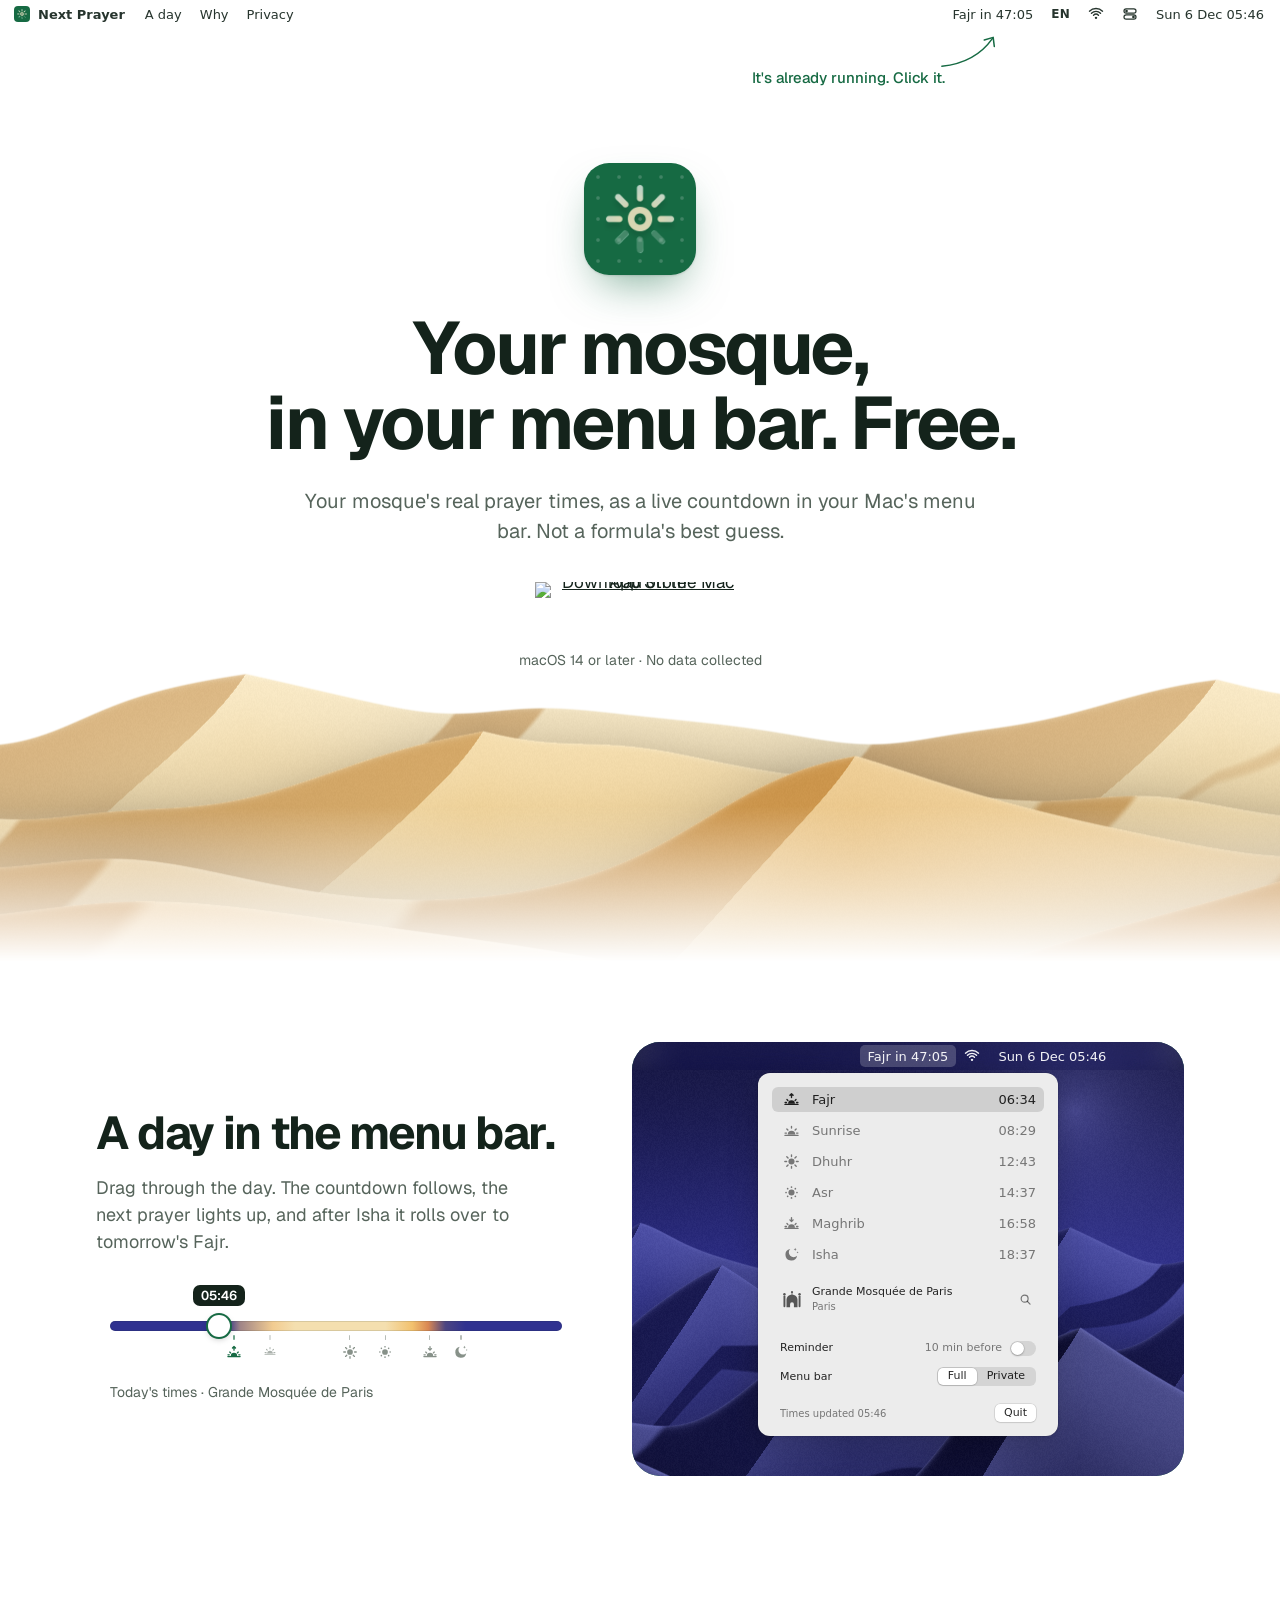
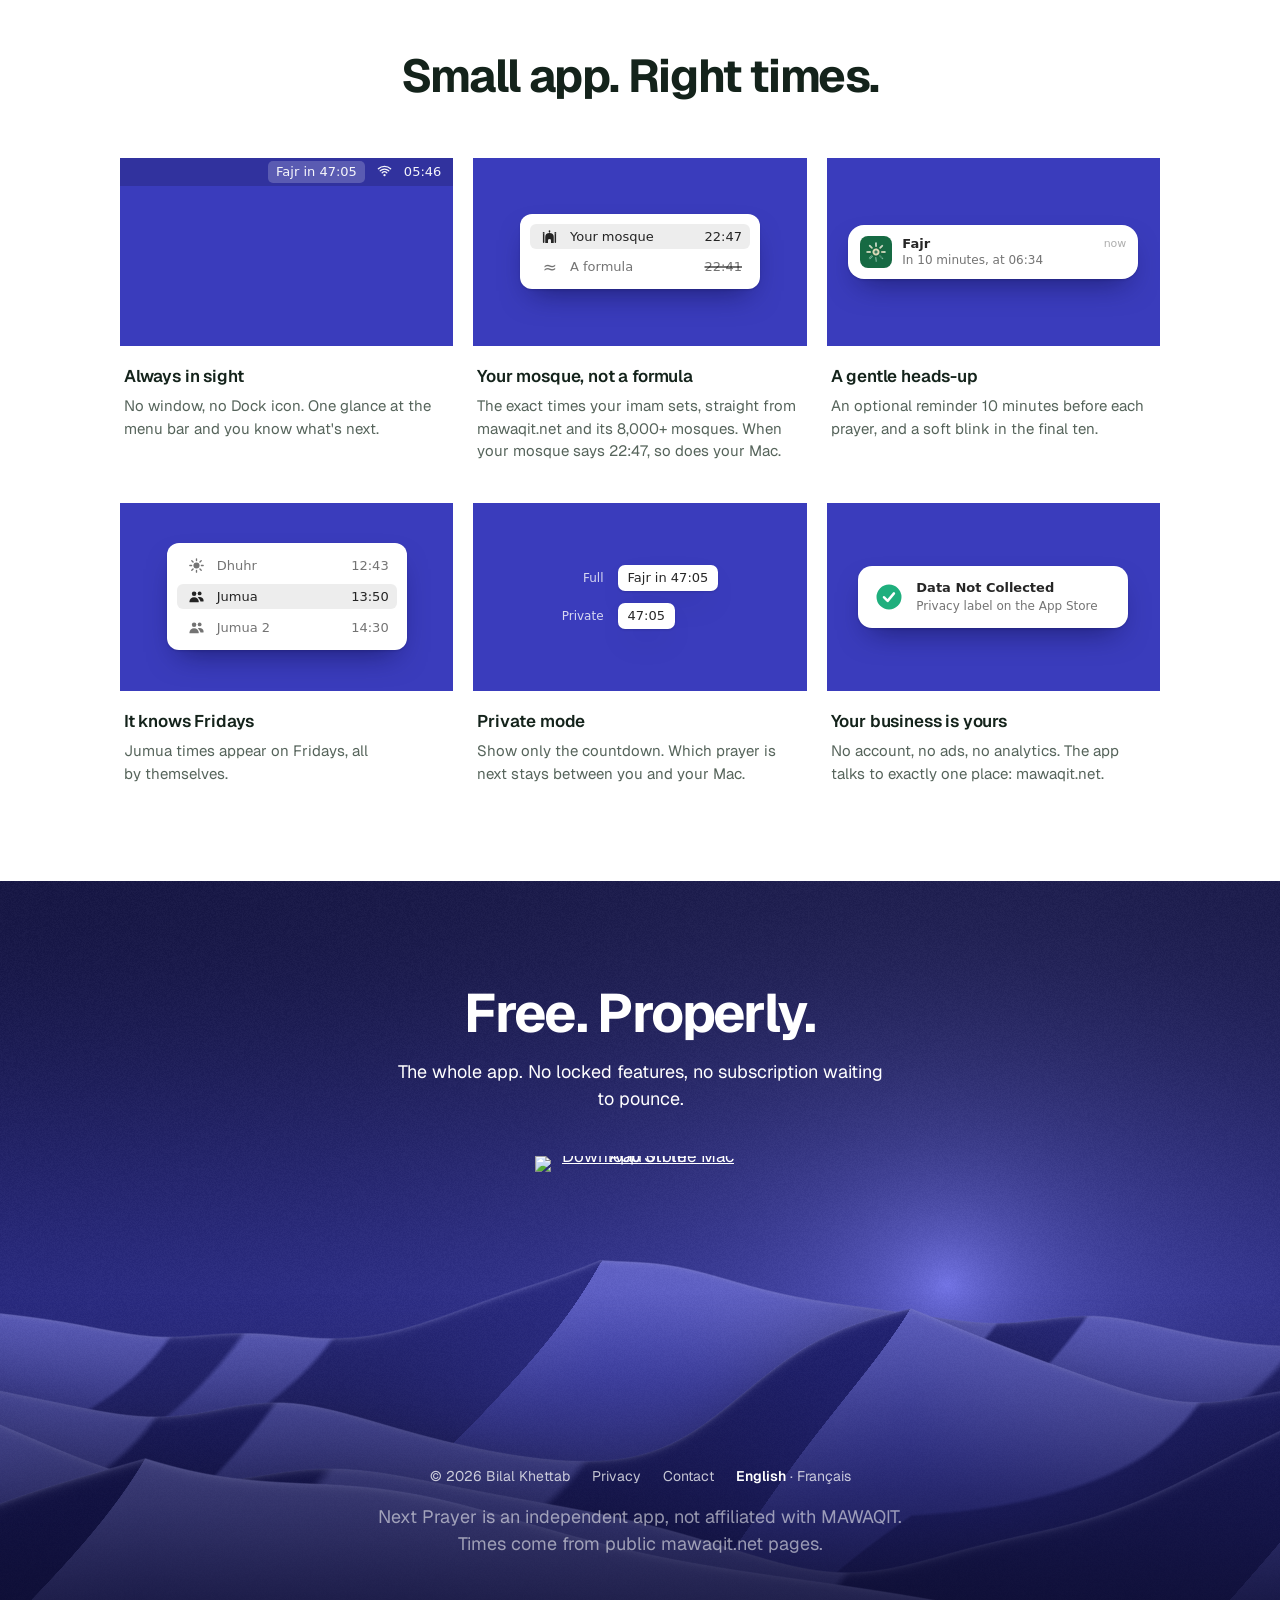
==== index.html @ ece039f1 "Add the Next Prayer landing page A one-page site for the app, served by GitHub Pages from the repo r" ====
<!doctype html>
<html lang="en">
<head>
<meta charset="utf-8">
<meta name="viewport" content="width=device-width, initial-scale=1, viewport-fit=cover">
<title>Next Prayer: your mosque's prayer times in the Mac menu bar</title>
<meta name="description" content="Your mosque's real prayer times, live in the Mac menu bar. A quiet countdown, a gentle reminder, and zero tracking. Free.">
<meta name="theme-color" content="#FFFFFF" media="(prefers-color-scheme: light)">
<meta name="theme-color" content="#0F1813" media="(prefers-color-scheme: dark)">
<meta property="og:title" content="Next Prayer">
<meta property="og:description" content="Your mosque's real prayer times, live in the Mac menu bar.">
<meta property="og:image" content="https://bilalkhettab.github.io/NextPrayer/assets/icon-512.png">
<meta property="og:url" content="https://bilalkhettab.github.io/NextPrayer/">
<meta property="og:type" content="website">
<link rel="icon" type="image/png" sizes="32x32" href="assets/icon-32.png">
<link rel="icon" type="image/png" sizes="64x64" href="assets/icon-64.png">
<link rel="apple-touch-icon" href="assets/icon-256.png">
<link rel="preconnect" href="https://fonts.googleapis.com">
<link rel="preconnect" href="https://fonts.gstatic.com" crossorigin>
<link rel="stylesheet" href="https://fonts.googleapis.com/css2?family=Geist:wght@100..900&display=swap">
<link rel="stylesheet" href="styles.css">
<script>
  // Content marked data-reveal cascades in as it scrolls into view (reveal.js).
  // It starts hidden from the first paint, so nothing flashes, but it is never
  // left hidden: if reveal.js hasn't run within 3s, everything just shows.
  document.documentElement.classList.add('js-reveal');
  setTimeout(() => { if (!window.revealReady) document.documentElement.classList.remove('js-reveal'); }, 3000);
</script>
</head>
<body>

<!-- Glyphs drawn to stand in for the SF Symbols the app uses. -->
<svg width="0" height="0" style="position:absolute" aria-hidden="true">
  <defs>
    <symbol id="i-fajr" viewBox="0 0 24 24">
      <path d="M7.2 18a4.8 4.8 0 0 1 9.6 0z"/>
      <g fill="none" stroke="currentColor" stroke-width="1.9" stroke-linecap="round" stroke-linejoin="round">
        <path d="M2.8 18.9h18.4M12 3.8v5.4M9.7 6.1 12 3.8l2.3 2.3M5.6 12.1l1.3 1.3M18.4 12.1l-1.3 1.3M3 16.2h1.9M19.1 16.2H21"/>
      </g>
    </symbol>
    <symbol id="i-sunrise" viewBox="0 0 24 24">
      <path d="M6.8 17.6a5.2 5.2 0 0 1 10.4 0z"/>
      <g fill="none" stroke="currentColor" stroke-width="1.9" stroke-linecap="round">
        <path d="M2.8 18.9h18.4M12 6.3v2.3M5.4 9.9l1.5 1.5M18.6 9.9l-1.5 1.5M2.9 15.6h2M19.1 15.6h2"/>
      </g>
    </symbol>
    <symbol id="i-dhuhr" viewBox="0 0 24 24">
      <circle cx="12" cy="12" r="4.3"/>
      <g fill="none" stroke="currentColor" stroke-width="1.9" stroke-linecap="round">
        <path d="M12 2.6v2.5M12 18.9v2.5M2.6 12h2.5M18.9 12h2.5M5.35 5.35l1.8 1.8M16.85 16.85l1.8 1.8M5.35 18.65l1.8-1.8M16.85 7.15l1.8-1.8"/>
      </g>
    </symbol>
    <symbol id="i-asr" viewBox="0 0 24 24">
      <circle cx="12" cy="12" r="4.3"/>
      <circle cx="12" cy="4.3" r="1.2"/><circle cx="12" cy="19.7" r="1.2"/>
      <circle cx="4.3" cy="12" r="1.2"/><circle cx="19.7" cy="12" r="1.2"/>
      <circle cx="6.55" cy="6.55" r="1.2"/><circle cx="17.45" cy="17.45" r="1.2"/>
      <circle cx="6.55" cy="17.45" r="1.2"/><circle cx="17.45" cy="6.55" r="1.2"/>
    </symbol>
    <symbol id="i-maghrib" viewBox="0 0 24 24">
      <path d="M7.2 18a4.8 4.8 0 0 1 9.6 0z"/>
      <g fill="none" stroke="currentColor" stroke-width="1.9" stroke-linecap="round" stroke-linejoin="round">
        <path d="M2.8 18.9h18.4M12 3.8v5.4M9.7 6.9 12 9.2l2.3-2.3M5.6 12.1l1.3 1.3M18.4 12.1l-1.3 1.3M3 16.2h1.9M19.1 16.2H21"/>
      </g>
    </symbol>
    <symbol id="i-isha" viewBox="0 0 24 24">
      <path d="M10.2 4.1a8.3 8.3 0 1 0 9.7 9.7 6.6 6.6 0 0 1-9.7-9.7z"/>
      <path d="M17.2 2.6l.62 1.58 1.58.62-1.58.62-.62 1.58-.62-1.58L15 4.8l1.58-.62zM20.6 7.6l.4 1 1 .4-1 .4-.4 1-.4-1-1-.4 1-.4z"/>
    </symbol>
    <symbol id="i-jumua" viewBox="0 0 24 24">
      <circle cx="16.4" cy="7.6" r="2.7"/>
      <path d="M13.9 13.3c.8-.3 1.6-.5 2.5-.5 3.1 0 5.6 2 5.6 5v.4c0 .5-.4.9-.9.9h-3.5c-.4-2.2-1.7-4.2-3.7-5.8z"/>
      <circle cx="8.6" cy="8.1" r="3.2"/>
      <path d="M2 19.2c0-3.8 3-6.3 6.6-6.3s6.6 2.5 6.6 6.3v.1c0 .5-.4.9-.9.9H2.9c-.5 0-.9-.4-.9-.9z"/>
    </symbol>
    <symbol id="i-mosque" viewBox="0 0 24 24">
      <rect x="2.7" y="8.2" width="2.1" height="12.8" rx="1.05"/>
      <circle cx="3.75" cy="6.9" r="1.35"/>
      <rect x="19.2" y="8.2" width="2.1" height="12.8" rx="1.05"/>
      <circle cx="20.25" cy="6.9" r="1.35"/>
      <rect x="11.6" y="5.5" width="0.8" height="1.9"/>
      <circle cx="12" cy="4.5" r="1.2"/>
      <path d="M6 12.6 A6 5.6 0 0 1 18 12.6 L18 21 L14.1 21 L14.1 17.6 A2.1 2.1 0 0 0 9.9 17.6 L9.9 21 L6 21 Z"/>
    </symbol>
    <symbol id="i-search" viewBox="0 0 24 24">
      <g fill="none" stroke="currentColor" stroke-width="2.2" stroke-linecap="round">
        <circle cx="10.4" cy="10.4" r="6.4"/><path d="M15.2 15.2l5.2 5.2"/>
      </g>
    </symbol>
    <symbol id="i-close" viewBox="0 0 24 24">
      <path d="M6 6l12 12M18 6 6 18" fill="none" stroke="currentColor" stroke-width="2.4" stroke-linecap="round"/>
    </symbol>
    <symbol id="i-clear" viewBox="0 0 24 24">
      <path fill-rule="evenodd" d="M12 2a10 10 0 1 1 0 20 10 10 0 0 1 0-20zm-3.3 5.3a1 1 0 0 0-1.4 1.4L10.6 12l-3.3 3.3a1 1 0 1 0 1.4 1.4l3.3-3.3 3.3 3.3a1 1 0 0 0 1.4-1.4L13.4 12l3.3-3.3a1 1 0 0 0-1.4-1.4L12 10.6z"/>
    </symbol>
    <symbol id="i-wifi" viewBox="0 0 24 24">
      <path d="M12 19.6a1.8 1.8 0 1 1 0-3.6 1.8 1.8 0 0 1 0 3.6z"/>
      <g fill="none" stroke="currentColor" stroke-width="2.1" stroke-linecap="round">
        <path d="M8.3 13.9a5.4 5.4 0 0 1 7.4 0M5.2 10.8a9.8 9.8 0 0 1 13.6 0M2.2 7.7a14 14 0 0 1 19.6 0"/>
      </g>
    </symbol>
    <symbol id="i-controls" viewBox="0 0 24 24">
      <g fill="none" stroke="currentColor" stroke-width="1.8">
        <rect x="3" y="4.4" width="18" height="6.4" rx="3.2"/><rect x="3" y="13.2" width="18" height="6.4" rx="3.2"/>
      </g>
      <circle cx="6.8" cy="7.6" r="2"/><circle cx="17.2" cy="16.4" r="2"/>
    </symbol>
    <symbol id="i-check" viewBox="0 0 24 24">
      <path fill-rule="evenodd" d="M12 2a10 10 0 1 1 0 20 10 10 0 0 1 0-20zm4.6 6.3a1 1 0 0 0-1.4.1l-4.4 5.2-2-2a1 1 0 1 0-1.4 1.4l2.8 2.8a1 1 0 0 0 1.5-.1l5-6a1 1 0 0 0-.1-1.4z"/>
    </symbol>
    <symbol id="i-arrow" viewBox="0 0 100 60">
      <path d="M4 54C24 52 60 44 84 10" fill="none" stroke="currentColor" stroke-width="2.4" stroke-linecap="round"/>
      <path d="M71 12.5 85 8.5l1.8 14.4" fill="none" stroke="currentColor" stroke-width="2.4" stroke-linecap="round" stroke-linejoin="round"/>
    </symbol>
  </defs>
</svg>

<!-- The page's top bar is a macOS menu bar, with the app live in it. -->
<header class="menubar">
  <nav class="menubar__left" aria-label="Site">
    <a class="mb-app" href="#top"><img src="assets/icon-32.png" alt="" width="16" height="16">Next Prayer</a>
    <a class="mb-menu" href="#day" data-i18n="nav.day">A day</a>
    <a class="mb-menu" href="#why" data-i18n="nav.why">Why</a>
    <a class="mb-menu" href="privacy-policy.html" data-i18n="nav.privacy">Privacy</a>
  </nav>
  <div class="menubar__right">
    <button class="mb-item np-item" id="np-item" type="button" aria-expanded="false" aria-controls="np-drop" aria-haspopup="dialog">
      <span class="np-title">&nbsp;</span>
    </button>
    <!-- The panel that drops from the item. Right after it so Tab goes item → panel. Filled by app.js. -->
    <div class="panel panel--drop" id="np-drop" role="dialog" aria-label="Next Prayer" hidden></div>
    <button class="mb-item mb-lang" id="mb-lang" type="button">EN</button>
    <span class="mb-item mb-glyph" aria-hidden="true"><svg><use href="#i-wifi"/></svg></span>
    <span class="mb-item mb-glyph" aria-hidden="true"><svg><use href="#i-controls"/></svg></span>
    <span class="mb-item mb-clock" aria-hidden="true"><span class="clock-long"></span><span class="clock-short"></span></span>
  </div>
</header>

<main>
  <section class="hero" id="top">
    <canvas class="dunes dunes--hero" aria-hidden="true"></canvas>
    <p class="hint" aria-hidden="true">
      <svg class="hint__arrow"><use href="#i-arrow"/></svg>
      <span data-i18n="hero.hint">It's already running. Click it.</span>
    </p>
    <img class="hero__icon" data-reveal src="assets/icon-256.png" alt="" width="112" height="112">
    <h1 class="hero__title">
      <span data-reveal data-i18n="hero.title1">Your mosque,</span>
      <span data-reveal data-i18n="hero.title2">in your menu bar. Free.</span>
    </h1>
    <p class="hero__lead" data-reveal data-i18n="hero.lead">Your mosque's real prayer times, as a live countdown in your Mac's menu bar. Not a formula's best guess.</p>
    <div class="cta" data-reveal>
      <!-- Apple's official badge, from Apple's marketing tools; app.js swaps
           the language, the <source> the colour for dark mode. -->
      <a class="store-badge" href="https://apps.apple.com/app/next-prayer-your-mosque/id6791569611">
        <picture>
          <source class="js-badge" media="(prefers-color-scheme: dark)" srcset="https://toolbox.marketingtools.apple.com/api/v2/badges/download-on-the-mac-app-store/white/en-us">
          <img class="js-badge" src="https://toolbox.marketingtools.apple.com/api/v2/badges/download-on-the-mac-app-store/black/en-us" alt="Download on the Mac App Store" width="211" height="54">
        </picture>
      </a>
      <p class="cta__meta" data-i18n="store.meta">macOS 14 or later · No data collected</p>
    </div>
  </section>

  <section class="day" id="day" aria-labelledby="day-title">
    <div class="section-head">
      <h2 id="day-title" data-reveal data-i18n="day.title">A day in the menu bar.</h2>
      <p data-reveal data-i18n="day.lead">Drag through the day. The countdown follows, the next prayer lights up, and after Isha it rolls over to tomorrow's Fajr.</p>
    </div>

    <div class="stage" data-reveal>
      <canvas class="dunes dunes--stage" aria-hidden="true"></canvas>
      <div class="stage__inner">
        <div class="stage__bar" aria-hidden="true">
          <span></span>
          <span class="mb-item np-item is-open"><span class="np-title">&nbsp;</span></span>
          <span class="stage__bar-end">
            <span class="mb-item mb-glyph"><svg><use href="#i-wifi"/></svg></span>
            <span class="mb-item mb-clock"><span class="clock-long"></span><span class="clock-short"></span></span>
          </span>
        </div>
        <div class="panel panel--stage" id="np-stage" role="group" aria-label="Next Prayer"></div>
      </div>
    </div>

    <div class="scrub" data-reveal>
      <div class="scrub__rail">
        <div class="scrub__track"></div>
        <div class="scrub__ticks" aria-hidden="true"></div>
        <div class="scrub__now" aria-hidden="true"></div>
        <input class="scrub__input" type="range" min="0" max="1439" step="1" value="0" aria-label="Time of day">
        <div class="scrub__thumb" aria-hidden="true"><span class="scrub__time">00:00</span></div>
      </div>
      <div class="scrub__foot">
        <p class="scrub__note"></p>
        <button class="scrub__reset" type="button" data-i18n="day.reset" hidden>Back to now</button>
      </div>
    </div>
  </section>

  <section class="why" id="why" aria-labelledby="why-title">
    <div class="section-head">
      <h2 id="why-title" data-reveal data-i18n="why.title">Small app. Right times.</h2>
    </div>
    <!-- Each card shows the feature itself, drawn like the app and live where
         it can be, rather than an icon standing in for it. -->
    <ul class="bento">
      <li class="card" data-reveal>
        <div class="card__visual card__visual--desk" aria-hidden="true">
          <div class="mini-bar">
            <span class="mini-bar__item js-title-full">&nbsp;</span>
            <svg class="mini-bar__glyph"><use href="#i-wifi"/></svg>
            <span class="js-clock">&nbsp;</span>
          </div>
        </div>
        <div class="card__body">
          <h3 data-i18n="f2.t">Always in sight</h3>
          <p data-i18n="f2.d">No window, no Dock icon. One glance at the menu bar and you know what's next.</p>
        </div>
      </li>
      <li class="card" data-reveal>
        <div class="card__visual" aria-hidden="true">
          <div class="mini-panel">
            <div class="p-row is-next">
              <span class="p-ic"><svg><use href="#i-mosque"/></svg></span>
              <span class="p-name" data-i18n="b.yours">Your mosque</span>
              <span class="p-time">22:47</span>
            </div>
            <div class="p-row">
              <span class="p-ic p-ic--text">≈</span>
              <span class="p-name" data-i18n="b.formula">A formula</span>
              <span class="p-time"><s>22:41</s></span>
            </div>
          </div>
        </div>
        <div class="card__body">
          <h3 data-i18n="f1.t">Your mosque, not a formula</h3>
          <p data-i18n="f1.d">The exact times your imam sets, straight from mawaqit.net and its 8,000+ mosques. When your mosque says 22:47, so does your Mac.</p>
        </div>
      </li>
      <li class="card" data-reveal>
        <div class="card__visual" aria-hidden="true">
          <div class="mini-notif">
            <img src="assets/icon-64.png" alt="" width="32" height="32">
            <span class="mini-notif__text">
              <strong class="js-notif-title">&nbsp;</strong>
              <span class="js-notif-body">&nbsp;</span>
            </span>
            <span class="mini-notif__when" data-i18n="b.now">now</span>
          </div>
        </div>
        <div class="card__body">
          <h3 data-i18n="f3.t">A gentle heads-up</h3>
          <p data-i18n="f3.d">An optional reminder 10 minutes before each prayer, and a soft blink in the final ten.</p>
        </div>
      </li>
      <li class="card" data-reveal>
        <div class="card__visual" aria-hidden="true">
          <div class="mini-panel js-friday"></div>
        </div>
        <div class="card__body">
          <h3 data-i18n="f4.t">It knows Fridays</h3>
          <p data-i18n="f4.d">Jumua times appear on Fridays, all by themselves.</p>
        </div>
      </li>
      <li class="card" data-reveal>
        <div class="card__visual" aria-hidden="true">
          <div class="mini-modes">
            <span class="mini-modes__label" data-i18n="p.full">Full</span>
            <span class="mini-modes__item js-title-full">&nbsp;</span>
            <span class="mini-modes__label" data-i18n="p.private">Private</span>
            <span class="mini-modes__item is-on js-title-private">&nbsp;</span>
          </div>
        </div>
        <div class="card__body">
          <h3 data-i18n="f5.t">Private mode</h3>
          <p data-i18n="f5.d">Show only the countdown. Which prayer is next stays between you and your Mac.</p>
        </div>
      </li>
      <li class="card" data-reveal>
        <div class="card__visual" aria-hidden="true">
          <div class="mini-label">
            <svg class="mini-label__icon"><use href="#i-check"/></svg>
            <span class="mini-label__text">
              <strong data-i18n="b.dnc">Data Not Collected</strong>
              <span data-i18n="b.label">Privacy label on the App Store</span>
            </span>
          </div>
        </div>
        <div class="card__body">
          <h3 data-i18n="f6.t">Your business is yours</h3>
          <p data-i18n="f6.d">No account, no ads, no analytics. The app talks to exactly one place: mawaqit.net.</p>
        </div>
      </li>
    </ul>
  </section>

</main>

<!-- The page ends on one green block: the last call to download, then the
     small print below it over the same dunes, set apart by space alone. -->
<footer class="closer">
  <canvas class="dunes dunes--closer" aria-hidden="true"></canvas>
  <h2 data-reveal data-i18n="closer.title">Free. Properly.</h2>
  <p data-reveal data-i18n="closer.lead">The whole app. No locked features, no subscription waiting to pounce.</p>
  <!-- The black badge in both appearances: the closer stays green either way. -->
  <a class="store-badge" data-reveal href="https://apps.apple.com/app/next-prayer-your-mosque/id6791569611">
    <img class="js-badge" src="https://toolbox.marketingtools.apple.com/api/v2/badges/download-on-the-mac-app-store/black/en-us" alt="Download on the Mac App Store" width="211" height="54">
  </a>
  <div class="footer">
    <div class="footer__row" data-reveal>
      <span>© 2026 Bilal Khettab</span>
      <a href="privacy-policy.html" data-i18n="nav.privacy">Privacy</a>
      <a href="mailto:bilal.khettab@gmail.com" data-i18n="footer.contact">Contact</a>
      <span class="footer__lang">
        <button type="button" data-lang="en">English</button> · <button type="button" data-lang="fr">Français</button>
      </span>
    </div>
    <p class="footer__fine" data-reveal data-i18n="footer.fine">Next Prayer is an independent app, not affiliated with MAWAQIT. Times come from public mawaqit.net pages.</p>
  </div>
</footer>

<script src="reveal.js"></script>
<script src="mosques.js"></script>
<script src="dunes.js"></script>
<script src="app.js"></script>
</body>
</html>
---- styles.css ----
/* Next Prayer site.
   Two palettes live here: the page's own (the icon's green and cream), and the
   macOS panel's, which copies the system colours the app draws with so the
   preview looks like the real thing in both appearances. */

:root {
  color-scheme: light dark;

  --paper: #FFFFFF;
  --paper-2: #F3F3F1;
  --ink: #14231B;
  --muted: #56645B;
  --faint: #879189;
  --line: rgba(20, 35, 27, .12);
  --green: #166A43;
  --cream: #D9D7B4;
  --field: #166A43;            /* the stage and closer backdrop: the icon's green */
  --scrub-night: #1D4A34;
  --scrub-day: #E4DFBF;

  --mb-h: 28px;
  --mb-bg: rgba(255, 255, 255, .72);
  --mb-ink: rgba(20, 35, 27, .92);
  --mb-hi: rgba(20, 35, 27, .12);

  /* macOS panel, light appearance */
  --p-bg: #ECECEC;
  --p-1: rgba(0, 0, 0, .85);
  --p-2: rgba(0, 0, 0, .5);
  --p-3: rgba(0, 0, 0, .26);
  --p-wash: rgba(0, 0, 0, .12);
  --p-hover: rgba(0, 0, 0, .08);
  --p-field: rgba(0, 0, 0, .06);
  --p-border: rgba(0, 0, 0, .09);
  --p-section: rgba(255, 255, 255, .55);
  --p-track: rgba(0, 0, 0, .1);
  --p-btn: #FFFFFF;
  --p-btn-edge: 0 0 0 .5px rgba(0, 0, 0, .14), 0 .5px 1.5px rgba(0, 0, 0, .15);
  --p-shadow: 0 0 0 .5px rgba(0, 0, 0, .16), 0 12px 32px rgba(0, 0, 0, .18), 0 2px 6px rgba(0, 0, 0, .08);
  --accent: #0A7AFF;

  /* The page speaks Geist; the macOS chrome (menu bar, panel) keeps the
     system font, so the preview looks like the real thing. */
  --system: -apple-system, BlinkMacSystemFont, "SF Pro Text", "Segoe UI", system-ui, Roboto, "Helvetica Neue", Arial, sans-serif;
  --sans: "Geist", var(--system);
}

@media (prefers-color-scheme: dark) {
  :root {
    --paper: #0F1813;
    --paper-2: #16221B;
    --ink: #ECEAD8;
    --muted: #A6B0A8;
    --faint: #717D75;
    --line: rgba(236, 234, 216, .12);
    --green: #5BBE8D;
    --field: #115636;
    --scrub-night: #0A2619;
    --scrub-day: #B9B795;

    --mb-bg: rgba(15, 24, 19, .62);
    --mb-ink: rgba(255, 255, 255, .92);
    --mb-hi: rgba(255, 255, 255, .16);

    --p-bg: #323232;
    --p-1: rgba(255, 255, 255, .85);
    --p-2: rgba(255, 255, 255, .55);
    --p-3: rgba(255, 255, 255, .25);
    --p-wash: rgba(255, 255, 255, .08);
    --p-hover: rgba(255, 255, 255, .06);
    --p-field: rgba(255, 255, 255, .08);
    --p-border: rgba(255, 255, 255, .09);
    --p-section: rgba(255, 255, 255, .04);
    --p-track: rgba(255, 255, 255, .16);
    --p-btn: rgba(255, 255, 255, .2);
    --p-btn-edge: 0 0 0 .5px rgba(0, 0, 0, .3), inset 0 .5px 0 rgba(255, 255, 255, .12);
    --p-shadow: 0 0 0 .5px rgba(0, 0, 0, .7), inset 0 0 0 .5px rgba(255, 255, 255, .12), 0 14px 36px rgba(0, 0, 0, .5);
  }
}

/* ---------- Base ---------- */

*, *::before, *::after { box-sizing: border-box; }

html {
  -webkit-text-size-adjust: 100%;
  scroll-padding-top: calc(var(--mb-h) + 24px);
}
@media (prefers-reduced-motion: no-preference) {
  html { scroll-behavior: smooth; }
}

body {
  margin: 0;
  background: var(--paper);
  color: var(--ink);
  font-family: var(--sans);
  font-size: 17px;
  line-height: 1.5;
  -webkit-font-smoothing: antialiased;
  overflow-x: hidden;
}

img, svg { display: block; }
svg { fill: currentColor; }
a { color: inherit; }
button { font: inherit; color: inherit; }

:focus-visible { outline: 2px solid var(--green); outline-offset: 2px; }

/* ---------- Menu bar ---------- */

.menubar {
  position: fixed;
  inset: 0 0 auto 0;
  z-index: 50;
  height: var(--mb-h);
  display: flex;
  align-items: center;
  justify-content: space-between;
  gap: 8px;
  padding: 0 8px;
  background: var(--mb-bg);
  -webkit-backdrop-filter: saturate(180%) blur(20px);
  backdrop-filter: saturate(180%) blur(20px);
  color: var(--mb-ink);
  font-family: var(--system);
  font-size: 13px;
  line-height: 1;
}

.menubar__left,
.menubar__right {
  display: flex;
  align-items: center;
  gap: 2px;
  height: 100%;
  min-width: 0;
}

.mb-app {
  display: flex;
  align-items: center;
  gap: 8px;
  padding: 0 10px 0 6px;
  font-weight: 700;
  text-decoration: none;
  white-space: nowrap;
}
.mb-app img { width: 16px; height: 16px; border-radius: 4px; }

.mb-menu,
.mb-item {
  display: inline-flex;
  align-items: center;
  height: 22px;
  padding: 0 8px;
  border: 0;
  border-radius: 5px;
  background: none;
  text-decoration: none;
  white-space: nowrap;
}
.mb-menu:hover,
button.mb-item:hover { background: var(--mb-hi); }
button.mb-item { cursor: pointer; }

.np-item { font-variant-numeric: tabular-nums; }
.np-item.is-open,
.np-item[aria-expanded="true"] { background: var(--mb-hi); }
/* The blink: hidden, not removed, so the item keeps its width. */
.np-title.is-blank { visibility: hidden; }

.mb-lang { font-size: 12px; font-weight: 600; letter-spacing: .02em; }
.mb-glyph svg { width: 16px; height: 16px; }
.mb-clock { font-variant-numeric: tabular-nums; }
.clock-short { display: none; }

@media (max-width: 720px) {
  .mb-menu, .menubar .mb-glyph { display: none; }
  .menubar .clock-long { display: none; }
  .menubar .clock-short { display: inline; }
}

/* ---------- The panel (shared by the dropdown and the stage) ---------- */

.panel {
  width: 300px;
  padding: 14px;
  display: flex;
  flex-direction: column;
  gap: 18px;
  border-radius: 12px;
  background: var(--p-bg);
  box-shadow: var(--p-shadow);
  color: var(--p-1);
  font-family: var(--system);
  font-size: 13px;
  line-height: 16px;
  text-align: left;
  -webkit-user-select: none;
  user-select: none;
  cursor: default;
}
.panel[hidden] { display: none; }

.panel--drop {
  position: fixed;
  top: calc(var(--mb-h) + 3px);
  left: 8px;
  z-index: 60;
}
.panel--drop.is-entering { animation: panel-in .14s ease-out; }
@keyframes panel-in { from { opacity: 0; transform: translateY(-4px); } }

.panel button { cursor: pointer; }

/* Prayer rows */
.p-list { display: flex; flex-direction: column; gap: 6px; }

.p-row {
  display: flex;
  align-items: center;
  gap: 8px;
  padding: 4px 8px;
  border-radius: 6px;
  color: var(--p-2);
}
.p-row.is-next {
  color: var(--p-1);
  font-weight: 500;
  background: var(--p-wash);
}
.p-ic { flex: none; width: 24px; display: flex; justify-content: center; }
.p-ic svg { width: 17px; height: 17px; }
.p-name { flex: 1; }
.p-time { font-variant-numeric: tabular-nums; }

/* Loading placeholder: same rows, redacted, so the height doesn't jump. */
.p-list.is-skeleton { animation: skeleton-pulse .8s ease-in-out infinite alternate; }
.p-list.is-skeleton .p-name,
.p-list.is-skeleton .p-time {
  flex: none;
  color: transparent;
  background: var(--p-3);
  border-radius: 4px;
  opacity: .5;
}
.p-list.is-skeleton .p-name { margin-right: auto; }
.p-list.is-skeleton .p-ic svg { opacity: .35; }
@keyframes skeleton-pulse { from { opacity: .55; } to { opacity: 1; } }

/* Mosque row + search */
.p-picker { display: flex; flex-direction: column; }

.p-mosque {
  display: flex;
  align-items: center;
  gap: 8px;
  padding: 0 8px;
}
.p-mosque__glyph { flex: none; width: 24px; display: flex; justify-content: center; opacity: .75; }
.p-mosque__glyph svg { width: 22px; height: 22px; }
.p-mosque__text { flex: 1; min-width: 0; display: flex; flex-direction: column; gap: 1px; }
.p-mosque__name {
  font-size: 11px;
  line-height: 14px;
  white-space: nowrap;
  overflow: hidden;
  text-overflow: ellipsis;
  text-align: left;
}
.p-mosque__city { font-size: 10px; line-height: 13px; color: var(--p-2); }

.p-glyphbtn {
  flex: none;
  display: grid;
  place-items: center;
  width: 20px;
  height: 20px;
  padding: 0;
  border: 0;
  border-radius: 50%;
  background: transparent;
  color: var(--p-2);
  transition: background .12s ease-out, color .12s ease-out;
}
.p-glyphbtn:hover { background: var(--p-hover); color: var(--p-1); }
.p-glyphbtn svg { width: 13px; height: 13px; }

/* Collapses to zero height, like the app, so the panel resizes smoothly. */
.p-search {
  display: grid;
  grid-template-rows: 0fr;
  opacity: 0;
  visibility: hidden;
  transition: grid-template-rows .18s ease-in-out, opacity .18s ease-in-out, visibility 0s linear .18s;
}
.p-search.is-open {
  grid-template-rows: 1fr;
  opacity: 1;
  visibility: visible;
  transition: grid-template-rows .18s ease-in-out, opacity .18s ease-in-out, visibility 0s;
}
.panel.no-anim .p-search { transition: none; }
.p-search__inner {
  min-height: 0;
  overflow: hidden;
  display: flex;
  flex-direction: column;
  gap: 8px;
  padding-top: 8px;
}

.p-field {
  display: flex;
  align-items: center;
  gap: 6px;
  padding: 8px;
  border-radius: 8px;
  background: var(--p-field);
  cursor: text;
}
.p-field > svg { flex: none; width: 13px; height: 13px; color: var(--p-2); }
.p-field input {
  flex: 1;
  min-width: 0;
  padding: 0;
  border: 0;
  outline: 0;
  background: transparent;
  color: var(--p-1);
  font: inherit;
  -webkit-user-select: text;
  user-select: text;
}
.p-field input::placeholder { color: var(--p-3); }
.p-clear {
  flex: none;
  display: grid;
  place-items: center;
  width: 16px;
  height: 16px;
  padding: 0;
  border: 0;
  background: none;
  color: var(--p-3);
}
.p-clear:hover { color: var(--p-2); }
.p-clear[hidden] { display: none; }
.p-clear svg { width: 13px; height: 13px; }

.p-sec-head {
  display: flex;
  justify-content: space-between;
  padding: 0 8px 4px;
  font-size: 10px;
  line-height: 13px;
  font-weight: 600;
  color: var(--p-2);
}
.p-sec-count { font-weight: 400; color: var(--p-3); font-variant-numeric: tabular-nums; }
.p-sec-box {
  max-height: 260px;
  overflow: auto;
  padding: 3px 0;
  border: 1px solid var(--p-border);
  border-radius: 8px;
  background: var(--p-section);
}
.p-result {
  display: flex;
  flex-direction: column;
  gap: 1px;
  width: calc(100% - 6px);
  margin: 0 3px;
  padding: 5px 5px;
  border: 0;
  border-radius: 5px;
  background: transparent;
  text-align: left;
  transition: background .12s ease-out;
}
.p-result:hover,
.p-result:focus-visible { background: var(--p-hover); outline: 0; }
.p-result__name { font-size: 11px; line-height: 14px; color: var(--p-1); }
.p-result__city { font-size: 10px; line-height: 13px; color: var(--p-2); }
.p-empty { margin: 0; padding: 0 8px; font-size: 10px; line-height: 13px; color: var(--p-2); }
.p-caption { margin: 0; font-size: 10px; line-height: 13px; color: var(--p-3); }

/* Settings */
.p-settings {
  display: flex;
  flex-direction: column;
  gap: 10px;
  padding: 0 8px;
  font-size: 11px;
  line-height: 14px;
}
.p-set { display: flex; align-items: center; gap: 8px; min-height: 18px; }
.p-set__label { flex: 1; }
.p-set__value { color: var(--p-2); }

.p-switch {
  position: relative;
  flex: none;
  width: 26px;
  height: 15px;
  padding: 0;
  border: 0;
  border-radius: 8px;
  background: var(--p-track);
  transition: background .15s ease-out;
}
.p-switch::after {
  content: "";
  position: absolute;
  top: 1px;
  left: 1px;
  width: 13px;
  height: 13px;
  border-radius: 50%;
  background: #FFFFFF;
  box-shadow: 0 0 0 .5px rgba(0, 0, 0, .12), 0 1px 2px rgba(0, 0, 0, .22);
  transition: transform .15s ease-out;
}
.p-switch[aria-checked="true"] {
  background: var(--accent);
  background: AccentColor; /* the visitor's own accent, where the browser knows it */
}
.p-switch[aria-checked="true"]::after { transform: translateX(11px); }

.p-seg {
  display: inline-flex;
  padding: 1px;
  border-radius: 6px;
  background: var(--p-track);
}
.p-seg button {
  padding: 1px 10px 2px;
  border: 0;
  border-radius: 5px;
  background: transparent;
  color: var(--p-1);
  font-size: 11px;
  line-height: 14px;
}
.p-seg button[aria-checked="true"] {
  background: var(--p-btn);
  box-shadow: var(--p-btn-edge);
}

/* Footer */
.p-foot { display: flex; align-items: center; gap: 8px; padding: 0 8px; }
.p-updated {
  flex: 1;
  min-width: 0;
  font-size: 10px;
  line-height: 13px;
  color: var(--p-2);
  white-space: nowrap;
  overflow: hidden;
  text-overflow: ellipsis;
}
.p-btn {
  padding: 2px 9px;
  border: 0;
  border-radius: 5px;
  background: var(--p-btn);
  box-shadow: var(--p-btn-edge);
  color: var(--p-1);
  font-size: 11px;
  line-height: 14px;
  transition: filter .12s ease-out;
}
.p-btn:hover { filter: brightness(.96); }
@media (prefers-color-scheme: dark) {
  .p-btn:hover { filter: brightness(1.15); }
}

/* ---------- Hero ---------- */

main { padding-top: var(--mb-h); }

/* Full width, so the dunes span the window and the hint inside measures from
   the page's own edges, which is what app.js computes its offset against. */
.hero {
  position: relative;
  isolation: isolate;
  display: flex;
  flex-direction: column;
  align-items: center;
  padding: clamp(96px, 15vh, 150px) 16px clamp(210px, 24vw, 330px);
  text-align: center;
}
.hero > :not(.dunes):not(.hint) { position: relative; z-index: 1; }

/* ---------- Dunes (drawn by dunes.js) ---------- */

.dunes {
  position: absolute;
  z-index: 0;
  display: block;
  pointer-events: none;
  opacity: 0;
  transition: opacity .6s ease-out;
}
.dunes.is-drawn { opacity: 1; }
.dunes[hidden] { display: none; }
.dunes--hero {
  left: 0;
  bottom: 0;
  width: 100%;
  height: clamp(280px, 32vw, 460px);
  /* The dunes rise out of the page and settle back into it: no edge at the
     top where the sky meets the page, none at the bottom where the canvas ends. */
  -webkit-mask-image: linear-gradient(to bottom, transparent, #000 28%, #000 58%, transparent 96%);
  mask-image: linear-gradient(to bottom, transparent, #000 28%, #000 58%, transparent 96%);
}
.dunes--hero.is-top-down {
  /* Sand fills the whole canvas seen from above, so keep it below the button. */
  height: clamp(190px, 21vw, 290px);
}
.dunes--stage,
.dunes--closer { inset: 0; width: 100%; height: 100%; }

.hint {
  position: absolute;
  z-index: 2;
  top: 4px;
  right: var(--hint-right, 16px);
  margin: 0;
  display: flex;
  flex-direction: column;
  align-items: flex-end;
  color: var(--green);
  font-size: 15px;
  font-weight: 500;
  line-height: 1.3;
  text-align: right;
  pointer-events: none;
  transition: opacity .3s ease-out;
}
.hint__arrow { width: 64px; height: 38px; }
/* Wraps rather than running off the left edge when the item sits mid-screen. */
.hint span { max-width: min(19em, calc(100vw - var(--hint-right, 16px) - 74px)); margin: -2px 58px 0 0; text-wrap: balance; }
.hint.is-done { opacity: 0; }
@media (prefers-reduced-motion: no-preference) {
  .hint__arrow { animation: nudge 1.8s ease-in-out infinite; }
}
@keyframes nudge { 50% { transform: translate(2px, -3px); } }

.hero__icon {
  width: 112px;
  height: 112px;
  margin-bottom: 36px;
  border-radius: 25px;
  box-shadow: 0 1px 2px rgba(0, 0, 0, .1), 0 20px 44px -14px rgba(22, 106, 67, .55);
}

/* Two lines at most. Each clause gets its own line, sized so the longer one
   fits the width, with a little slack: "in your menu bar. Free." is 10.1em in
   Geist Bold, the French "dans la barre des menus. Gratuit." 14.9em. The
   fallback font is narrower, so it fits too. */
.hero__title {
  margin: 0;
  font-size: min(74px, calc((100vw - 48px) / 10.6));
  font-weight: 700;
  line-height: 1.02;
  letter-spacing: -.035em;
  text-wrap: balance;
}
.hero__title span { display: block; }
.hero__title:lang(fr) { font-size: min(74px, calc((100vw - 48px) / 15.5)); }

.hero__lead {
  max-width: 34em;
  margin: 24px auto 0;
  color: var(--muted);
  font-size: clamp(17px, 2vw, 20px);
  text-wrap: pretty;
}

.cta {
  display: flex;
  flex-direction: column;
  align-items: center;
  gap: 14px;
  margin-top: 36px;
}
.cta__meta { margin: 0; color: var(--muted); font-size: 14px; }

/* Apple's badge, shown as supplied: no effects of our own on it. */
.store-badge { display: inline-block; border-radius: 10px; line-height: 0; }
.store-badge img { display: block; width: auto; height: 54px; }

/* ---------- Sections ---------- */

.section-head {
  max-width: 660px;
  margin: 0 auto;
  text-align: center;
}
.section-head h2 {
  margin: 0;
  font-size: clamp(30px, 4.4vw, 46px);
  font-weight: 700;
  line-height: 1.08;
  letter-spacing: -.03em;
  text-wrap: balance;
}
.section-head p {
  margin: 16px 0 0;
  color: var(--muted);
  font-size: 18px;
  text-wrap: pretty;
}

/* A day in the menu bar: compact enough to take in whole. On wide screens the
   heading and the scrubber sit beside the Mac, so the scrubber and the panel
   it drives are on screen together. */
.day { padding: 64px 16px 80px; }
@media (min-width: 1000px) {
  .day {
    display: grid;
    grid-template-columns: minmax(0, 1fr) minmax(0, 1.15fr);
    grid-template-areas: "head stage" "scrub stage";
    align-items: center;
    column-gap: 56px;
    max-width: 1120px;
    margin: 0 auto;
  }
  .day .section-head { grid-area: head; align-self: end; margin: 0; text-align: left; }
  .day .stage { grid-area: stage; margin: 0; }
  .day .scrub { grid-area: scrub; align-self: start; margin: 32px 0 0; }
}

/* The fake Mac's desktop: the dunes are its wallpaper, lit for the time of day.
   The flat green is only what shows without WebGL. The panel is at real size. */
.stage {
  position: relative;
  isolation: isolate;
  max-width: 880px;
  margin: 32px auto 0;
  padding: 0 16px 40px;
  overflow: hidden;
  border-radius: 28px;
  background-color: var(--field);
}
.stage__inner { position: relative; z-index: 1; }

/* Like macOS, the bar's text flips to suit the wallpaper under it. */
.stage__bar {
  display: grid;
  grid-template-columns: 1fr auto 1fr;
  align-items: center;
  height: var(--mb-h);
  margin: 0 -16px;
  padding: 0 8px;
  background: rgba(0, 0, 0, .16);
  -webkit-backdrop-filter: blur(18px) saturate(160%);
  backdrop-filter: blur(18px) saturate(160%);
  color: rgba(255, 255, 255, .94);
  font-family: var(--system);
  font-size: 13px;
  line-height: 1;
  transition: color .35s ease, background-color .35s ease;
}
.stage__bar .np-item.is-open { background: rgba(255, 255, 255, .2); }
.stage.is-light .stage__bar { background: rgba(255, 255, 255, .26); color: rgba(0, 0, 0, .85); }
.stage.is-light .stage__bar .np-item.is-open { background: rgba(0, 0, 0, .12); }
.stage__bar-end { display: flex; align-items: center; gap: 2px; }
@media (max-width: 420px) {
  .stage__bar .clock-long { display: none; }
  .stage__bar .clock-short { display: inline; }
}

.panel--stage { margin: 3px auto 0; transition: opacity .25s ease-out; }
.panel--stage.is-quit { opacity: 0; }

/* The scrubber */
.scrub { max-width: 880px; margin: 36px auto 0; }

.scrub__rail { position: relative; height: 78px; margin: 0 14px; }

.scrub__track {
  position: absolute;
  top: 34px;
  left: 0;
  right: 0;
  height: 10px;
  border-radius: 5px;
  background: var(--scrub-night);
  box-shadow: inset 0 0 0 1px var(--line);
}

.scrub__ticks { position: absolute; top: 48px; left: 0; right: 0; }
.scrub__tick {
  position: absolute;
  top: 0;
  display: flex;
  flex-direction: column;
  align-items: center;
  transform: translateX(-50%);
  color: var(--faint);
  transition: color .2s ease-out;
}
.scrub__tick::before {
  content: "";
  width: 1.5px;
  height: 5px;
  border-radius: 1px;
  background: currentColor;
  opacity: .6;
}
.scrub__tick svg { width: 16px; height: 16px; margin-top: 4px; }
.scrub__tick.is-minor svg { width: 13px; height: 13px; opacity: .7; }
.scrub__tick.is-next { color: var(--green); }

.scrub__now {
  position: absolute;
  top: 30px;
  left: calc(var(--now, 0) * 100%);
  width: 2px;
  height: 18px;
  margin-left: -1px;
  border-radius: 1px;
  background: var(--ink);
  opacity: 0;
  transition: opacity .2s ease-out;
}
.scrub.is-moved .scrub__now { opacity: .5; }

/* The native range input does the work (drag, keys, screen readers); it's
   transparent, with a thumb as wide as ours so the pointer maps exactly. */
.scrub__input {
  -webkit-appearance: none;
  appearance: none;
  position: absolute;
  top: 0;
  bottom: 0;
  left: -12px;
  width: calc(100% + 24px);
  margin: 0;
  background: transparent;
  opacity: 0;
  cursor: pointer;
}
.scrub__input::-webkit-slider-runnable-track { height: 78px; background: transparent; }
.scrub__input::-webkit-slider-thumb { -webkit-appearance: none; width: 24px; height: 78px; }
.scrub__input::-moz-range-track { height: 78px; background: transparent; }
.scrub__input::-moz-range-thumb { width: 24px; height: 78px; border: 0; background: transparent; }

.scrub__thumb {
  position: absolute;
  top: 39px;
  left: calc(var(--pos, 0) * 100%);
  width: 22px;
  height: 22px;
  margin: -11px 0 0 -11px;
  border-radius: 50%;
  background: var(--paper);
  box-shadow: 0 0 0 2px var(--green), 0 2px 6px rgba(0, 0, 0, .25);
  pointer-events: none;
  transition: transform .12s ease-out, box-shadow .12s ease-out;
}
.scrub__input:focus-visible ~ .scrub__thumb {
  box-shadow: 0 0 0 2px var(--green), 0 0 0 7px color-mix(in srgb, var(--green) 28%, transparent);
}
.scrub__input:active ~ .scrub__thumb { transform: scale(1.12); }

.scrub__time {
  position: absolute;
  bottom: calc(100% + 9px);
  left: 50%;
  transform: translateX(-50%);
  padding: 3px 8px;
  border-radius: 7px;
  background: var(--ink);
  color: var(--paper);
  font-size: 13px;
  font-weight: 600;
  line-height: 1.2;
  font-variant-numeric: tabular-nums;
  white-space: nowrap;
}

.scrub__foot {
  display: flex;
  align-items: center;
  justify-content: space-between;
  gap: 12px;
  min-height: 34px;
  margin-top: 10px;
  padding: 0 14px;
  color: var(--muted);
  font-size: 14px;
}
.scrub__note { margin: 0; }
.scrub__reset {
  flex: none;
  padding: 6px 14px;
  border: 1px solid var(--line);
  border-radius: 999px;
  background: var(--paper-2);
  color: var(--ink);
  font-size: 14px;
  font-weight: 500;
  cursor: pointer;
}
.scrub__reset:hover { border-color: var(--green); }
.scrub__reset[hidden] { display: none; }

/* Why: a grid of features, each shown as the app draws it on a flat indigo
   tile with sharp corners (the App Store screenshot's colour), its text
   beneath on the page. No outlines or rules: space does the separating. */
.why { padding: 96px 16px; }

.bento {
  display: grid;
  grid-template-columns: repeat(3, minmax(0, 1fr));
  gap: 40px 20px;
  max-width: 1040px;
  margin: 56px auto 0;
  padding: 0;
  list-style: none;
}
@media (max-width: 900px) { .bento { grid-template-columns: repeat(2, minmax(0, 1fr)); } }
@media (max-width: 600px) { .bento { grid-template-columns: minmax(0, 1fr); } }

.card { display: flex; flex-direction: column; }
/* The UI on each tile is white in both appearances, in the system font, so it
   reads as the app against a bright backdrop. The panel tokens are pinned to
   their light values here for that reason. */
.card__visual {
  --p-bg: #FFFFFF;
  --p-1: rgba(0, 0, 0, .85);
  --p-2: rgba(0, 0, 0, .55);
  --p-3: rgba(0, 0, 0, .32);
  --p-wash: rgba(0, 0, 0, .07);
  --p-shadow: 0 1px 2px rgba(10, 10, 60, .18), 0 14px 30px -12px rgba(10, 10, 60, .6);
  position: relative;
  display: grid;
  place-items: center;
  height: 188px;
  padding: 20px;
  overflow: hidden;
  background: #3A3CBC;
  color: var(--p-1);
  font-family: var(--system);
  font-size: 13px;
  line-height: 16px;
}
.card__body { padding: 18px 4px 0; }
.card h3 { margin: 0; font-size: 17px; font-weight: 600; letter-spacing: -.01em; }
.card p { margin: 6px 0 0; color: var(--muted); font-size: 15px; line-height: 1.5; text-wrap: pretty; }

/* A corner of a Mac: the indigo is its wallpaper, the menu bar across the top,
   its text white as macOS draws it over a dark wallpaper. */
.card__visual--desk { place-items: start stretch; padding: 0; }
.mini-bar {
  display: flex;
  align-items: center;
  justify-content: flex-end;
  gap: 12px;
  height: 28px;
  padding: 0 12px;
  background: rgba(0, 0, 0, .16);
  color: rgba(255, 255, 255, .95);
  font-variant-numeric: tabular-nums;
  white-space: nowrap;
}
.mini-bar__item { padding: 3px 8px; border-radius: 5px; background: rgba(255, 255, 255, .2); }
.mini-bar__glyph { width: 15px; height: 15px; }

.mini-panel {
  display: flex;
  flex-direction: column;
  gap: 6px;
  width: min(240px, 100%);
  padding: 10px;
  border-radius: 12px;
  background: var(--p-bg);
  box-shadow: var(--p-shadow);
}
.p-ic--text { font-size: 17px; line-height: 16px; }
.mini-panel s { text-decoration-thickness: 1.5px; }

.mini-notif {
  display: grid;
  grid-template-columns: 32px minmax(0, 1fr) auto;
  align-items: center;
  gap: 10px;
  width: min(290px, 100%);
  padding: 11px 12px;
  border-radius: 16px;
  background: var(--p-bg);
  box-shadow: var(--p-shadow);
}
.mini-notif img { width: 32px; height: 32px; border-radius: 8px; }
.mini-notif__text { display: flex; flex-direction: column; min-width: 0; }
.mini-notif__text strong { font-weight: 600; }
.mini-notif__text span { overflow: hidden; color: var(--p-2); font-size: 12px; text-overflow: ellipsis; white-space: nowrap; }
.mini-notif__when { align-self: start; color: var(--p-3); font-size: 11px; }

.mini-modes {
  display: grid;
  grid-template-columns: auto auto;
  align-items: center;
  gap: 12px 14px;
}
.mini-modes__label { justify-self: end; color: rgba(255, 255, 255, .8); font-size: 12px; }
.mini-modes__item {
  justify-self: start;
  padding: 5px 10px;
  border-radius: 7px;
  background: var(--p-bg);
  box-shadow: var(--p-shadow);
  font-variant-numeric: tabular-nums;
  white-space: nowrap;
}

.mini-label {
  display: flex;
  align-items: center;
  gap: 12px;
  width: min(270px, 100%);
  padding: 14px 16px;
  border-radius: 14px;
  background: var(--p-bg);
  box-shadow: var(--p-shadow);
}
/* The App Store screenshot's mint, deepened a touch to hold up on white. */
.mini-label__icon { flex: none; width: 30px; height: 30px; color: #1FAF7D; }
.mini-label__text { display: flex; flex-direction: column; gap: 2px; }
.mini-label__text strong { font-weight: 600; }
.mini-label__text span { color: var(--p-2); font-size: 12px; }

/* Closer: the page's last block, holding the footer too. Midnight with indigo
   dunes and lavender light, the App Store screenshot's colours. */
.closer {
  position: relative;
  isolation: isolate;
  overflow: hidden;
  padding: 104px 16px 40px;
  background-color: #171744;
  color: #FFFFFF;
  text-align: center;
}
.closer > :not(.dunes) { position: relative; z-index: 1; }
/* Deepens the foot of the dunes so the small print stays legible where a lit
   face runs behind it. */
.closer::after {
  content: "";
  position: absolute;
  inset: auto 0 0 0;
  z-index: 0;
  height: 45%;
  background: linear-gradient(to bottom, transparent, rgba(12, 12, 42, .8));
  pointer-events: none;
}
.closer h2 {
  margin: 0;
  font-size: clamp(34px, 5vw, 54px);
  line-height: 1.05;
  letter-spacing: -.03em;
  color: #FFFFFF;
}
.closer p { max-width: 30em; margin: 16px auto 32px; font-size: 18px; opacity: .85; text-wrap: pretty; }

/* Footer: inside the closer, below the badge, set apart by the dunes' height
   rather than a rule. */
.footer {
  max-width: 980px;
  margin: clamp(150px, 20vw, 260px) auto 0;
  color: rgba(255, 255, 255, .75);
  font-size: 14px;
}
.footer__row { display: flex; flex-wrap: wrap; justify-content: center; align-items: center; gap: 8px 22px; }
.footer a { text-decoration: none; }
.footer a:hover { color: #FFFFFF; text-decoration: underline; }
.footer__lang button {
  padding: 0;
  border: 0;
  background: none;
  color: inherit;
  cursor: pointer;
}
.footer__lang button[aria-pressed="true"] { color: #FFFFFF; font-weight: 600; }
.footer__fine { max-width: 62em; margin: 12px auto 0; color: rgba(255, 255, 255, .55); font-size: 13px; }

@media (max-width: 640px) {
  .hint { font-size: 14px; }
  /* French is too long for a clause per line at a readable size on a phone:
     its clauses flow as one sentence instead, balanced over two lines (22.2em
     in all). English keeps its clean break after "Your mosque,". */
  .hero__title:lang(fr) { font-size: calc((100vw - 32px) / 12.3); }
  .hero__title:lang(fr) span { display: inline; }
  .hero__icon { width: 96px; height: 96px; border-radius: 22px; margin-bottom: 28px; }
  .day, .why { padding-top: 64px; padding-bottom: 72px; }
  .stage { padding: 0 12px 44px; border-radius: 22px; margin-top: 32px; }
  .stage__bar { margin: 0 -12px; }
  .scrub__foot { flex-direction: column; align-items: flex-start; }
}

/* ---------- Cascade on scroll (reveal.js) ---------- */

/* Rise, fade and come into focus, on a curve that starts quick and lands
   softly: lively without dragging. --reveal-delay staggers what arrives
   together. */
.js-reveal [data-reveal] {
  opacity: 0;
  transform: translateY(24px);
  filter: blur(8px);
  transition:
    opacity .7s cubic-bezier(.16, 1, .3, 1),
    transform .7s cubic-bezier(.16, 1, .3, 1),
    filter .7s cubic-bezier(.16, 1, .3, 1);
  transition-delay: var(--reveal-delay, 0ms);
}
/* The stage is big and holds a live canvas: no blur, a slight scale instead. */
.js-reveal .stage[data-reveal] { filter: none; transform: translateY(32px) scale(.98); }
.js-reveal [data-reveal].is-in { opacity: 1; transform: none; filter: none; }

/* Each card's piece of UI settles in a beat after its card. */
.js-reveal .card[data-reveal] .card__visual > * {
  opacity: 0;
  transform: translateY(12px) scale(.96);
  transition:
    opacity .6s cubic-bezier(.16, 1, .3, 1),
    transform .6s cubic-bezier(.16, 1, .3, 1);
  transition-delay: calc(var(--reveal-delay, 0ms) + 160ms);
}
.js-reveal .card[data-reveal].is-in .card__visual > * { opacity: 1; transform: none; }

@media (prefers-reduced-motion: reduce) {
  *, *::before, *::after {
    animation-duration: .001ms !important;
    animation-iteration-count: 1 !important;
    transition-duration: .001ms !important;
  }
}
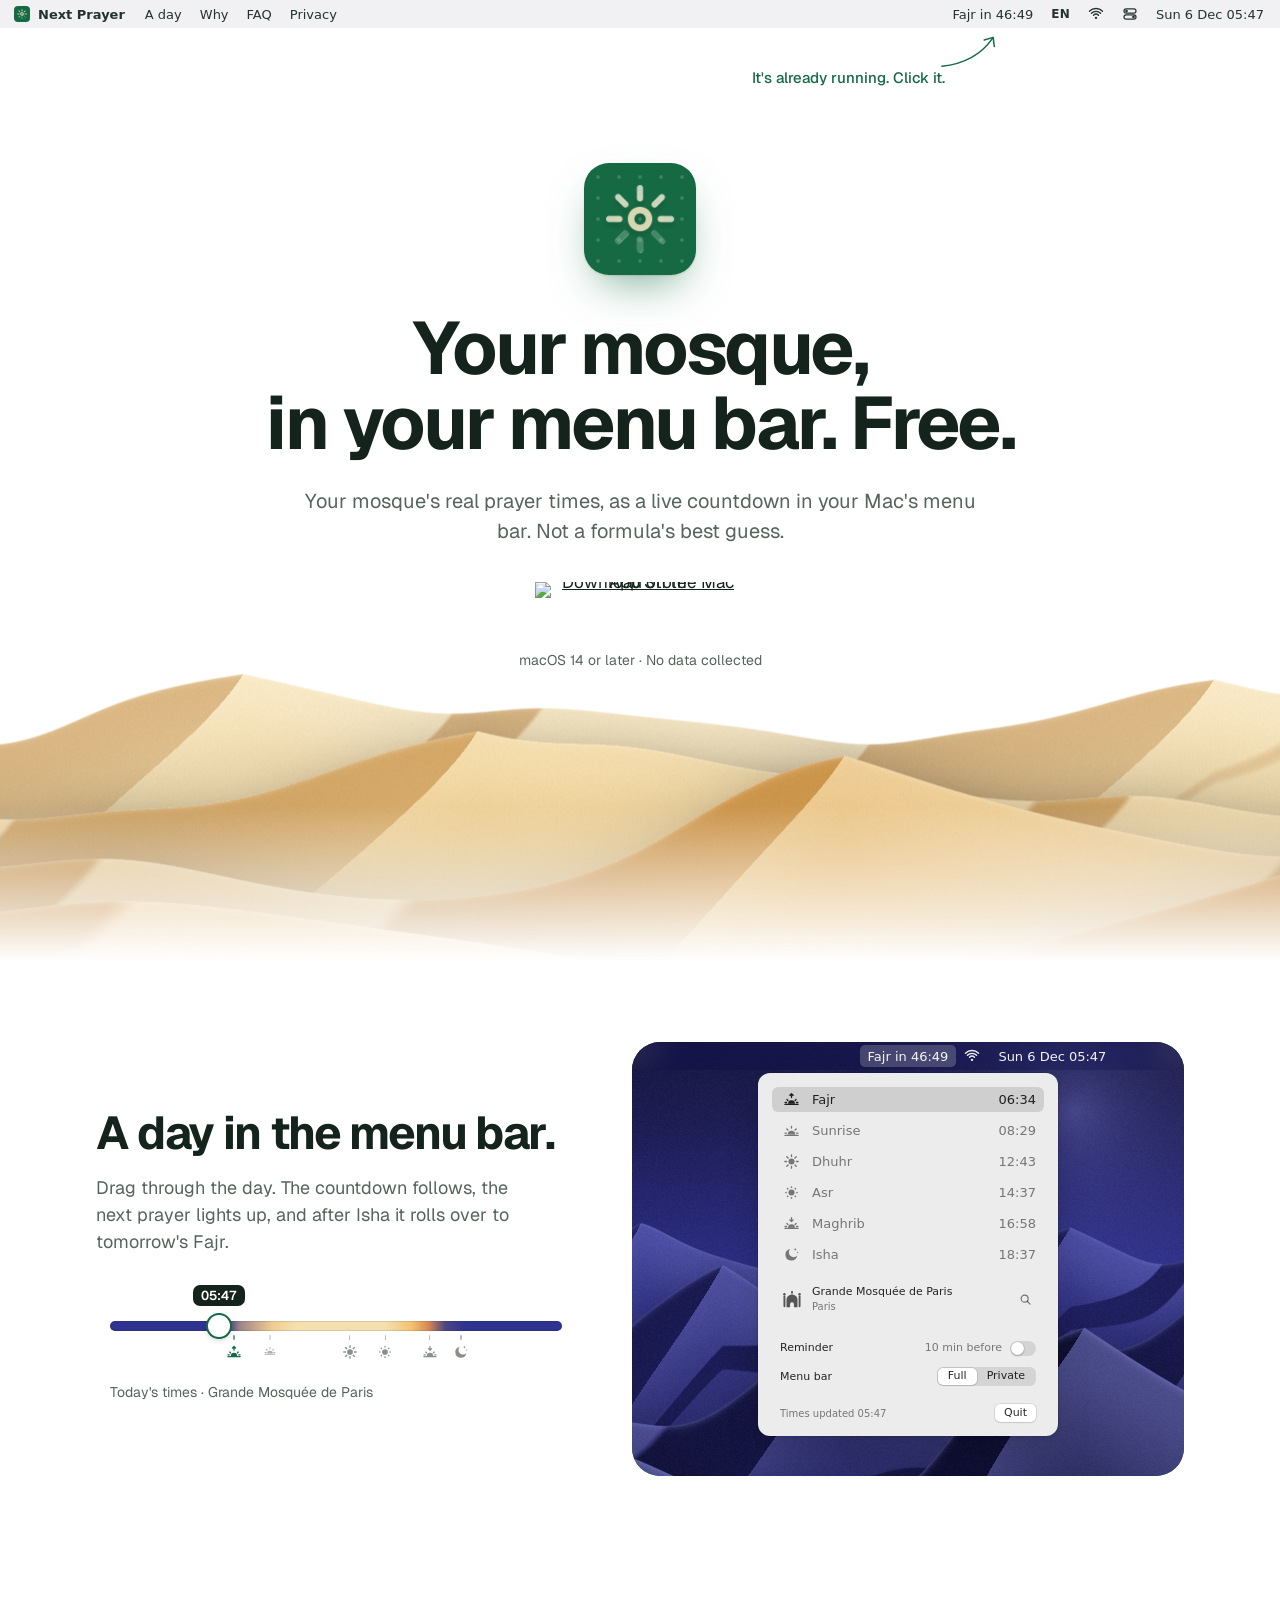
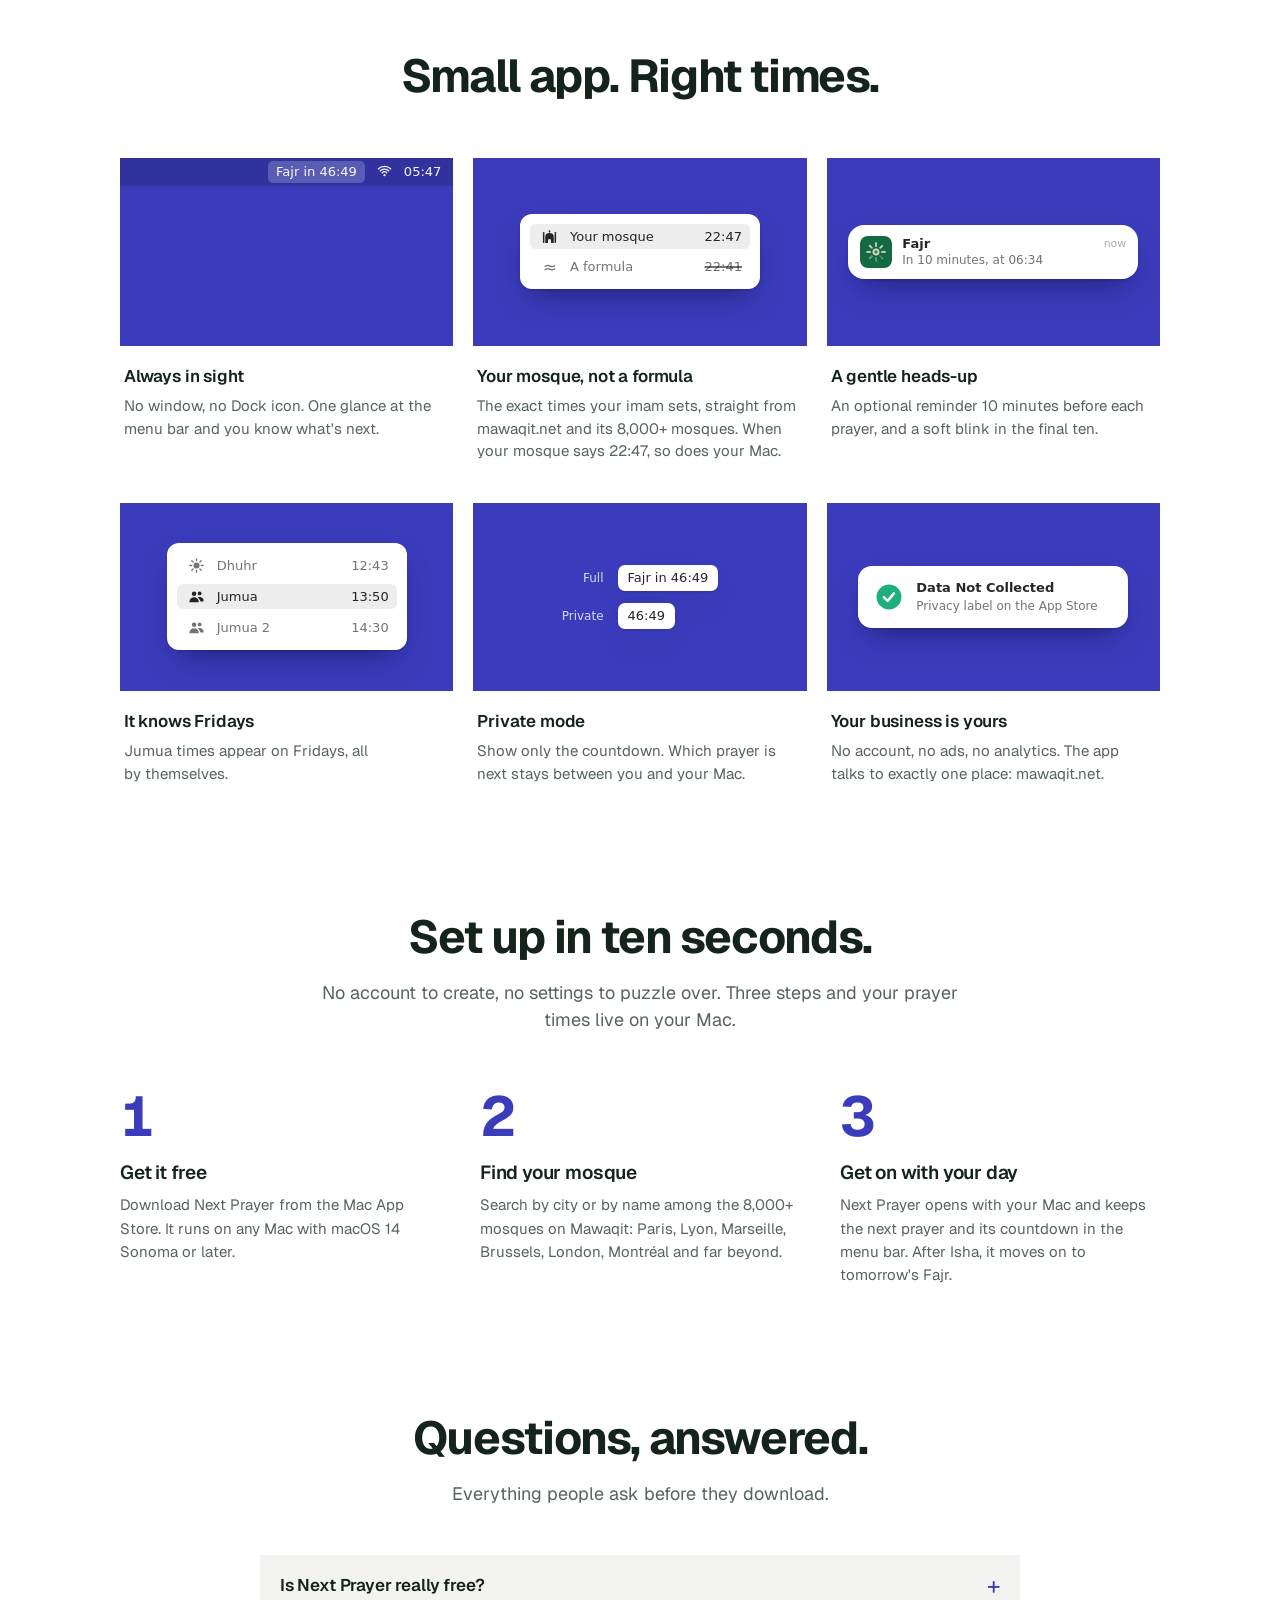
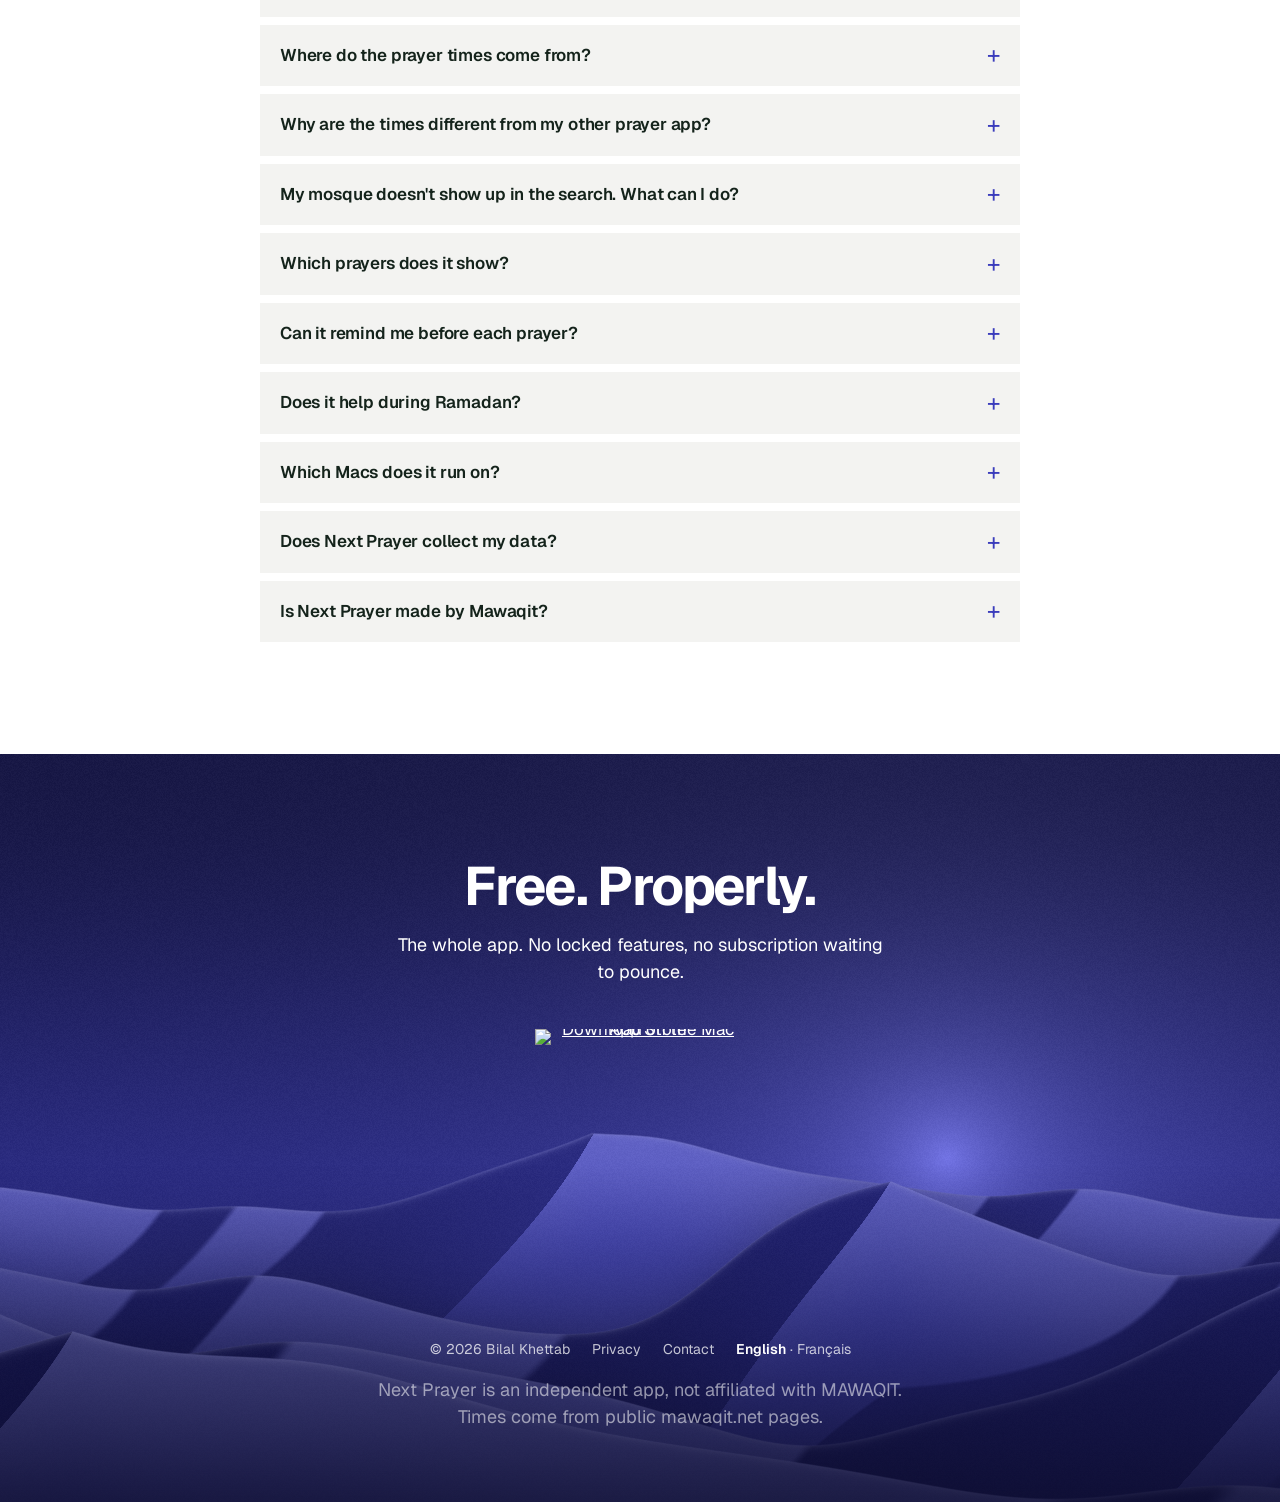
==== commit d7ef4d73: "SEO: French page at /fr/, FAQ and setup sections, structured data, sitemap Both language pages are g" ====
--- a/index.html
+++ b/index.html
@@ -1,20 +1,209 @@
 <!doctype html>
-<html lang="en">
+<html lang="en" data-home="en">
 <head>
 <meta charset="utf-8">
 <meta name="viewport" content="width=device-width, initial-scale=1, viewport-fit=cover">
+<!-- seo:start (generated by scripts/build-pages.mjs) -->
 <title>Next Prayer: your mosque's prayer times in the Mac menu bar</title>
-<meta name="description" content="Your mosque's real prayer times, live in the Mac menu bar. A quiet countdown, a gentle reminder, and zero tracking. Free.">
+<meta name="description" content="Free Mac app: your mosque's exact prayer times from Mawaqit, live in the menu bar. A countdown to the next salah, reminders, Jumua on Fridays, zero tracking.">
+<meta name="robots" content="index, follow, max-image-preview:large">
+<meta name="author" content="Bilal Khettab">
+<link rel="canonical" href="https://bilalkhettab.github.io/NextPrayer/">
+<link rel="alternate" hreflang="en" href="https://bilalkhettab.github.io/NextPrayer/">
+<link rel="alternate" hreflang="fr" href="https://bilalkhettab.github.io/NextPrayer/fr/">
+<link rel="alternate" hreflang="x-default" href="https://bilalkhettab.github.io/NextPrayer/">
 <meta name="theme-color" content="#FFFFFF" media="(prefers-color-scheme: light)">
 <meta name="theme-color" content="#0F1813" media="(prefers-color-scheme: dark)">
-<meta property="og:title" content="Next Prayer">
-<meta property="og:description" content="Your mosque's real prayer times, live in the Mac menu bar.">
-<meta property="og:image" content="https://bilalkhettab.github.io/NextPrayer/assets/icon-512.png">
+<meta property="og:type" content="website">
+<meta property="og:site_name" content="Next Prayer">
+<meta property="og:locale" content="en_US">
+<meta property="og:locale:alternate" content="fr_FR">
 <meta property="og:url" content="https://bilalkhettab.github.io/NextPrayer/">
-<meta property="og:type" content="website">
+<meta property="og:title" content="Next Prayer: your mosque's prayer times in the Mac menu bar">
+<meta property="og:description" content="Free Mac app: your mosque's exact prayer times from Mawaqit, live in the menu bar. A countdown to the next salah, reminders, Jumua on Fridays, zero tracking.">
+<meta property="og:image" content="https://bilalkhettab.github.io/NextPrayer/assets/app-store-visual-en.png">
+<meta property="og:image:width" content="1280">
+<meta property="og:image:height" content="800">
+<meta property="og:image:alt" content="Next Prayer: your mosque's prayer times, live in the Mac menu bar">
+<meta name="twitter:card" content="summary_large_image">
+<meta name="twitter:title" content="Next Prayer: your mosque's prayer times in the Mac menu bar">
+<meta name="twitter:description" content="Free Mac app: your mosque's exact prayer times from Mawaqit, live in the menu bar. A countdown to the next salah, reminders, Jumua on Fridays, zero tracking.">
+<meta name="twitter:image" content="https://bilalkhettab.github.io/NextPrayer/assets/app-store-visual-en.png">
+<meta name="twitter:image:alt" content="Next Prayer: your mosque's prayer times, live in the Mac menu bar">
+<script type="application/ld+json">
+{
+  "@context": "https://schema.org",
+  "@graph": [
+    {
+      "@type": "WebSite",
+      "@id": "https://bilalkhettab.github.io/NextPrayer/#website",
+      "url": "https://bilalkhettab.github.io/NextPrayer/",
+      "name": "Next Prayer",
+      "inLanguage": [
+        "en",
+        "fr"
+      ],
+      "publisher": {
+        "@id": "https://bilalkhettab.github.io/NextPrayer/#author"
+      }
+    },
+    {
+      "@type": "WebPage",
+      "@id": "https://bilalkhettab.github.io/NextPrayer/#webpage",
+      "url": "https://bilalkhettab.github.io/NextPrayer/",
+      "name": "Next Prayer: your mosque's prayer times in the Mac menu bar",
+      "description": "Free Mac app: your mosque's exact prayer times from Mawaqit, live in the menu bar. A countdown to the next salah, reminders, Jumua on Fridays, zero tracking.",
+      "inLanguage": "en",
+      "isPartOf": {
+        "@id": "https://bilalkhettab.github.io/NextPrayer/#website"
+      },
+      "about": {
+        "@id": "https://bilalkhettab.github.io/NextPrayer/#app"
+      },
+      "primaryImageOfPage": "https://bilalkhettab.github.io/NextPrayer/assets/app-store-visual-en.png"
+    },
+    {
+      "@type": "SoftwareApplication",
+      "@id": "https://bilalkhettab.github.io/NextPrayer/#app",
+      "name": "Next Prayer",
+      "description": "Free Mac app: your mosque's exact prayer times from Mawaqit, live in the menu bar. A countdown to the next salah, reminders, Jumua on Fridays, zero tracking.",
+      "url": "https://bilalkhettab.github.io/NextPrayer/",
+      "image": "https://bilalkhettab.github.io/NextPrayer/assets/icon-512.png",
+      "screenshot": "https://bilalkhettab.github.io/NextPrayer/assets/app-store-visual-en.png",
+      "applicationCategory": "LifestyleApplication",
+      "operatingSystem": "macOS 14.0 or later",
+      "downloadUrl": "https://apps.apple.com/app/next-prayer-your-mosque/id6791569611",
+      "installUrl": "https://apps.apple.com/app/next-prayer-your-mosque/id6791569611",
+      "isAccessibleForFree": true,
+      "offers": {
+        "@type": "Offer",
+        "price": "0",
+        "priceCurrency": "EUR",
+        "availability": "https://schema.org/InStock",
+        "url": "https://apps.apple.com/app/next-prayer-your-mosque/id6791569611"
+      },
+      "featureList": [
+        "Your mosque's own timetable from mawaqit.net (8,000+ mosques)",
+        "Next prayer and live countdown in the menu bar",
+        "Fajr, Sunrise, Dhuhr, Asr, Maghrib, Isha",
+        "Jumua times on Fridays",
+        "Optional reminder 10 minutes before each prayer",
+        "Private mode: the countdown alone",
+        "No data collected"
+      ],
+      "inLanguage": [
+        "en",
+        "fr"
+      ],
+      "author": {
+        "@id": "https://bilalkhettab.github.io/NextPrayer/#author"
+      },
+      "sameAs": [
+        "https://apps.apple.com/app/next-prayer-your-mosque/id6791569611",
+        "https://github.com/bilalkhettab/NextPrayer"
+      ]
+    },
+    {
+      "@type": "Person",
+      "@id": "https://bilalkhettab.github.io/NextPrayer/#author",
+      "name": "Bilal Khettab",
+      "url": "https://github.com/bilalkhettab"
+    },
+    {
+      "@type": "FAQPage",
+      "@id": "https://bilalkhettab.github.io/NextPrayer/#faq",
+      "inLanguage": "en",
+      "mainEntity": [
+        {
+          "@type": "Question",
+          "name": "Is Next Prayer really free?",
+          "acceptedAnswer": {
+            "@type": "Answer",
+            "text": "Yes. The whole app is free: no in-app purchases, no subscription, no ads."
+          }
+        },
+        {
+          "@type": "Question",
+          "name": "Where do the prayer times come from?",
+          "acceptedAnswer": {
+            "@type": "Answer",
+            "text": "From your mosque. Next Prayer reads the timetable your mosque publishes on mawaqit.net, the network used by more than 8,000 mosques. It doesn't calculate times with an astronomical method, so it shows the times your imam actually follows."
+          }
+        },
+        {
+          "@type": "Question",
+          "name": "Why are the times different from my other prayer app?",
+          "acceptedAnswer": {
+            "@type": "Answer",
+            "text": "Most prayer apps calculate times from your location with a formula. Next Prayer shows your mosque's own timetable instead. When the two disagree, Next Prayer matches your mosque."
+          }
+        },
+        {
+          "@type": "Question",
+          "name": "My mosque doesn't show up in the search. What can I do?",
+          "acceptedAnswer": {
+            "@type": "Answer",
+            "text": "It needs to be on mawaqit.net. Search by city as well as by name: mosques are sometimes registered under a name you wouldn't expect. If it isn't there yet, ask your mosque to join. Mawaqit is free for mosques too."
+          }
+        },
+        {
+          "@type": "Question",
+          "name": "Which prayers does it show?",
+          "acceptedAnswer": {
+            "@type": "Answer",
+            "text": "Fajr, Sunrise, Dhuhr, Asr, Maghrib and Isha, with the next one counting down in the menu bar. On Fridays, your mosque's Jumua times appear as well."
+          }
+        },
+        {
+          "@type": "Question",
+          "name": "Can it remind me before each prayer?",
+          "acceptedAnswer": {
+            "@type": "Answer",
+            "text": "If you want it to. Switch on the reminder and your Mac notifies you 10 minutes before each prayer. In the final ten minutes, the countdown also blinks softly in the menu bar."
+          }
+        },
+        {
+          "@type": "Question",
+          "name": "Does it help during Ramadan?",
+          "acceptedAnswer": {
+            "@type": "Answer",
+            "text": "Yes. Maghrib, the time to break the fast, counts down in your menu bar all afternoon at your mosque's exact time, and Fajr tells you when the fast begins."
+          }
+        },
+        {
+          "@type": "Question",
+          "name": "Which Macs does it run on?",
+          "acceptedAnswer": {
+            "@type": "Answer",
+            "text": "Any Mac with macOS 14 Sonoma or later. It lives in the menu bar only, with no window and no Dock icon, and opens by itself when you log in."
+          }
+        },
+        {
+          "@type": "Question",
+          "name": "Does Next Prayer collect my data?",
+          "acceptedAnswer": {
+            "@type": "Answer",
+            "text": "No. No account, no ads, no analytics. The App Store privacy label reads \"Data Not Collected\". The app only contacts mawaqit.net, to fetch your mosque's timetable."
+          }
+        },
+        {
+          "@type": "Question",
+          "name": "Is Next Prayer made by Mawaqit?",
+          "acceptedAnswer": {
+            "@type": "Answer",
+            "text": "No. Next Prayer is an independent app by Bilal Khettab, not affiliated with MAWAQIT. It uses the timetables mosques publish on public mawaqit.net pages."
+          }
+        }
+      ]
+    }
+  ]
+}
+</script>
+<!-- seo:end -->
 <link rel="icon" type="image/png" sizes="32x32" href="assets/icon-32.png">
 <link rel="icon" type="image/png" sizes="64x64" href="assets/icon-64.png">
 <link rel="apple-touch-icon" href="assets/icon-256.png">
+<link rel="manifest" href="site.webmanifest">
 <link rel="preconnect" href="https://fonts.googleapis.com">
 <link rel="preconnect" href="https://fonts.gstatic.com" crossorigin>
 <link rel="stylesheet" href="https://fonts.googleapis.com/css2?family=Geist:wght@100..900&display=swap">
@@ -121,6 +310,7 @@
     <a class="mb-app" href="#top"><img src="assets/icon-32.png" alt="" width="16" height="16">Next Prayer</a>
     <a class="mb-menu" href="#day" data-i18n="nav.day">A day</a>
     <a class="mb-menu" href="#why" data-i18n="nav.why">Why</a>
+    <a class="mb-menu" href="#faq" data-i18n="nav.faq">FAQ</a>
     <a class="mb-menu" href="privacy-policy.html" data-i18n="nav.privacy">Privacy</a>
   </nav>
   <div class="menubar__right">
@@ -295,6 +485,80 @@
     </ul>
   </section>
 
+  <section class="how" id="how" aria-labelledby="how-title">
+    <div class="section-head">
+      <h2 id="how-title" data-reveal data-i18n="how.title">Set up in ten seconds.</h2>
+      <p data-reveal data-i18n="how.lead">No account to create, no settings to puzzle over. Three steps and your prayer times live on your Mac.</p>
+    </div>
+    <ol class="steps">
+    <li class="step" data-reveal>
+      <span class="step__n" aria-hidden="true">1</span>
+      <h3 data-i18n="s1.t">Get it free</h3>
+      <p data-i18n="s1.d">Download Next Prayer from the Mac App Store. It runs on any Mac with macOS 14 Sonoma or later.</p>
+    </li>
+    <li class="step" data-reveal>
+      <span class="step__n" aria-hidden="true">2</span>
+      <h3 data-i18n="s2.t">Find your mosque</h3>
+      <p data-i18n="s2.d">Search by city or by name among the 8,000+ mosques on Mawaqit: Paris, Lyon, Marseille, Brussels, London, Montréal and far beyond.</p>
+    </li>
+    <li class="step" data-reveal>
+      <span class="step__n" aria-hidden="true">3</span>
+      <h3 data-i18n="s3.t">Get on with your day</h3>
+      <p data-i18n="s3.d">Next Prayer opens with your Mac and keeps the next prayer and its countdown in the menu bar. After Isha, it moves on to tomorrow's Fajr.</p>
+    </li>
+    </ol>
+  </section>
+
+  <!-- Plain <details>: the answers are in the page whether open or not. -->
+  <section class="faq" id="faq" aria-labelledby="faq-title">
+    <div class="section-head">
+      <h2 id="faq-title" data-reveal data-i18n="faq.title">Questions, answered.</h2>
+      <p data-reveal data-i18n="faq.lead">Everything people ask before they download.</p>
+    </div>
+    <div class="faq__list">
+      <details class="qa" data-reveal>
+        <summary data-i18n="q1.q">Is Next Prayer really free?</summary>
+        <p data-i18n="q1.a">Yes. The whole app is free: no in-app purchases, no subscription, no ads.</p>
+      </details>
+      <details class="qa" data-reveal>
+        <summary data-i18n="q2.q">Where do the prayer times come from?</summary>
+        <p data-i18n="q2.a">From your mosque. Next Prayer reads the timetable your mosque publishes on mawaqit.net, the network used by more than 8,000 mosques. It doesn't calculate times with an astronomical method, so it shows the times your imam actually follows.</p>
+      </details>
+      <details class="qa" data-reveal>
+        <summary data-i18n="q3.q">Why are the times different from my other prayer app?</summary>
+        <p data-i18n="q3.a">Most prayer apps calculate times from your location with a formula. Next Prayer shows your mosque's own timetable instead. When the two disagree, Next Prayer matches your mosque.</p>
+      </details>
+      <details class="qa" data-reveal>
+        <summary data-i18n="q4.q">My mosque doesn't show up in the search. What can I do?</summary>
+        <p data-i18n="q4.a">It needs to be on mawaqit.net. Search by city as well as by name: mosques are sometimes registered under a name you wouldn't expect. If it isn't there yet, ask your mosque to join. Mawaqit is free for mosques too.</p>
+      </details>
+      <details class="qa" data-reveal>
+        <summary data-i18n="q5.q">Which prayers does it show?</summary>
+        <p data-i18n="q5.a">Fajr, Sunrise, Dhuhr, Asr, Maghrib and Isha, with the next one counting down in the menu bar. On Fridays, your mosque's Jumua times appear as well.</p>
+      </details>
+      <details class="qa" data-reveal>
+        <summary data-i18n="q6.q">Can it remind me before each prayer?</summary>
+        <p data-i18n="q6.a">If you want it to. Switch on the reminder and your Mac notifies you 10 minutes before each prayer. In the final ten minutes, the countdown also blinks softly in the menu bar.</p>
+      </details>
+      <details class="qa" data-reveal>
+        <summary data-i18n="q7.q">Does it help during Ramadan?</summary>
+        <p data-i18n="q7.a">Yes. Maghrib, the time to break the fast, counts down in your menu bar all afternoon at your mosque's exact time, and Fajr tells you when the fast begins.</p>
+      </details>
+      <details class="qa" data-reveal>
+        <summary data-i18n="q8.q">Which Macs does it run on?</summary>
+        <p data-i18n="q8.a">Any Mac with macOS 14 Sonoma or later. It lives in the menu bar only, with no window and no Dock icon, and opens by itself when you log in.</p>
+      </details>
+      <details class="qa" data-reveal>
+        <summary data-i18n="q9.q">Does Next Prayer collect my data?</summary>
+        <p data-i18n="q9.a">No. No account, no ads, no analytics. The App Store privacy label reads &quot;Data Not Collected&quot;. The app only contacts mawaqit.net, to fetch your mosque's timetable.</p>
+      </details>
+      <details class="qa" data-reveal>
+        <summary data-i18n="q10.q">Is Next Prayer made by Mawaqit?</summary>
+        <p data-i18n="q10.a">No. Next Prayer is an independent app by Bilal Khettab, not affiliated with MAWAQIT. It uses the timetables mosques publish on public mawaqit.net pages.</p>
+      </details>
+    </div>
+  </section>
+
 </main>
 
 <!-- The page ends on one green block: the last call to download, then the
@@ -313,7 +577,7 @@
       <a href="privacy-policy.html" data-i18n="nav.privacy">Privacy</a>
       <a href="mailto:bilal.khettab@gmail.com" data-i18n="footer.contact">Contact</a>
       <span class="footer__lang">
-        <button type="button" data-lang="en">English</button> · <button type="button" data-lang="fr">Français</button>
+        <a href="./" hreflang="en" lang="en" data-lang="en">English</a> · <a href="fr/" hreflang="fr" lang="fr" data-lang="fr">Français</a>
       </span>
     </div>
     <p class="footer__fine" data-reveal data-i18n="footer.fine">Next Prayer is an independent app, not affiliated with MAWAQIT. Times come from public mawaqit.net pages.</p>
--- a/styles.css
+++ b/styles.css
@@ -19,7 +19,7 @@
   --scrub-day: #E4DFBF;
 
   --mb-h: 28px;
-  --mb-bg: rgba(255, 255, 255, .72);
+  --mb-bg: rgba(238, 238, 241, .82);
   --mb-ink: rgba(20, 35, 27, .92);
   --mb-hi: rgba(20, 35, 27, .12);
 
@@ -936,6 +936,83 @@
 .mini-label__text strong { font-weight: 600; }
 .mini-label__text span { color: var(--p-2); font-size: 12px; }
 
+/* ---------- How it works ---------- */
+
+/* Three steps in a row, each led by a big indigo numeral. No rules or
+   outlines: space does the separating, as in the feature grid. */
+.how { padding: 32px 16px 96px; }
+.steps {
+  display: grid;
+  grid-template-columns: repeat(3, minmax(0, 1fr));
+  gap: 32px 40px;
+  max-width: 1040px;
+  margin: 56px auto 0;
+  padding: 0;
+  list-style: none;
+}
+@media (max-width: 800px) { .steps { grid-template-columns: minmax(0, 1fr); max-width: 520px; } }
+.step__n {
+  display: block;
+  color: #3A3CBC;
+  font-size: 56px;
+  font-weight: 700;
+  line-height: 1;
+  letter-spacing: -.04em;
+  font-variant-numeric: tabular-nums;
+}
+.step h3 { margin: 14px 0 0; font-size: 19px; font-weight: 600; letter-spacing: -.01em; }
+.step p { margin: 6px 0 0; color: var(--muted); font-size: 15px; line-height: 1.55; text-wrap: pretty; }
+
+/* ---------- FAQ ---------- */
+
+/* Flat tiles with sharp corners, like the feature visuals; each opens in
+   place. The answer is in the page from the start, for search engines too. */
+.faq { padding: 32px 16px 112px; }
+.faq__list {
+  display: flex;
+  flex-direction: column;
+  gap: 8px;
+  max-width: 760px;
+  margin: 48px auto 0;
+}
+.qa { background: var(--paper-2); }
+.qa summary {
+  display: flex;
+  align-items: center;
+  justify-content: space-between;
+  gap: 16px;
+  padding: 18px 20px;
+  font-size: 17px;
+  font-weight: 600;
+  letter-spacing: -.01em;
+  cursor: pointer;
+  list-style: none;
+}
+.qa summary::-webkit-details-marker { display: none; }
+.qa summary::after {
+  content: "+";
+  flex: none;
+  color: #3A3CBC;
+  font-size: 24px;
+  font-weight: 400;
+  line-height: 1;
+  transition: transform .25s cubic-bezier(.16, 1, .3, 1);
+}
+.qa[open] summary::after { transform: rotate(45deg); }
+.qa summary:focus-visible { outline: 2px solid #3A3CBC; outline-offset: -2px; }
+.qa p { margin: 0; padding: 0 20px 20px; color: var(--muted); font-size: 16px; line-height: 1.6; text-wrap: pretty; }
+
+@media (prefers-color-scheme: dark) {
+  .step__n, .qa summary::after { color: #A3A4E6; }
+  .qa summary:focus-visible { outline-color: #A3A4E6; }
+}
+@media (max-width: 640px) {
+  .how { padding-bottom: 72px; }
+  .faq { padding-bottom: 88px; }
+  .qa summary { padding: 16px; font-size: 16px; }
+  .qa p { padding: 0 16px 18px; font-size: 15px; }
+}
+
 /* Closer: the page's last block, holding the footer too. Midnight with indigo
    dunes and lavender light, the App Store screenshot's colours. */
 .closer {
@@ -979,14 +1056,7 @@
 .footer__row { display: flex; flex-wrap: wrap; justify-content: center; align-items: center; gap: 8px 22px; }
 .footer a { text-decoration: none; }
 .footer a:hover { color: #FFFFFF; text-decoration: underline; }
-.footer__lang button {
-  padding: 0;
-  border: 0;
-  background: none;
-  color: inherit;
-  cursor: pointer;
-}
-.footer__lang button[aria-pressed="true"] { color: #FFFFFF; font-weight: 600; }
+.footer__lang a[aria-current="true"] { color: #FFFFFF; font-weight: 600; }
 .footer__fine { max-width: 62em; margin: 12px auto 0; color: rgba(255, 255, 255, .55); font-size: 13px; }
 
 @media (max-width: 640px) {
